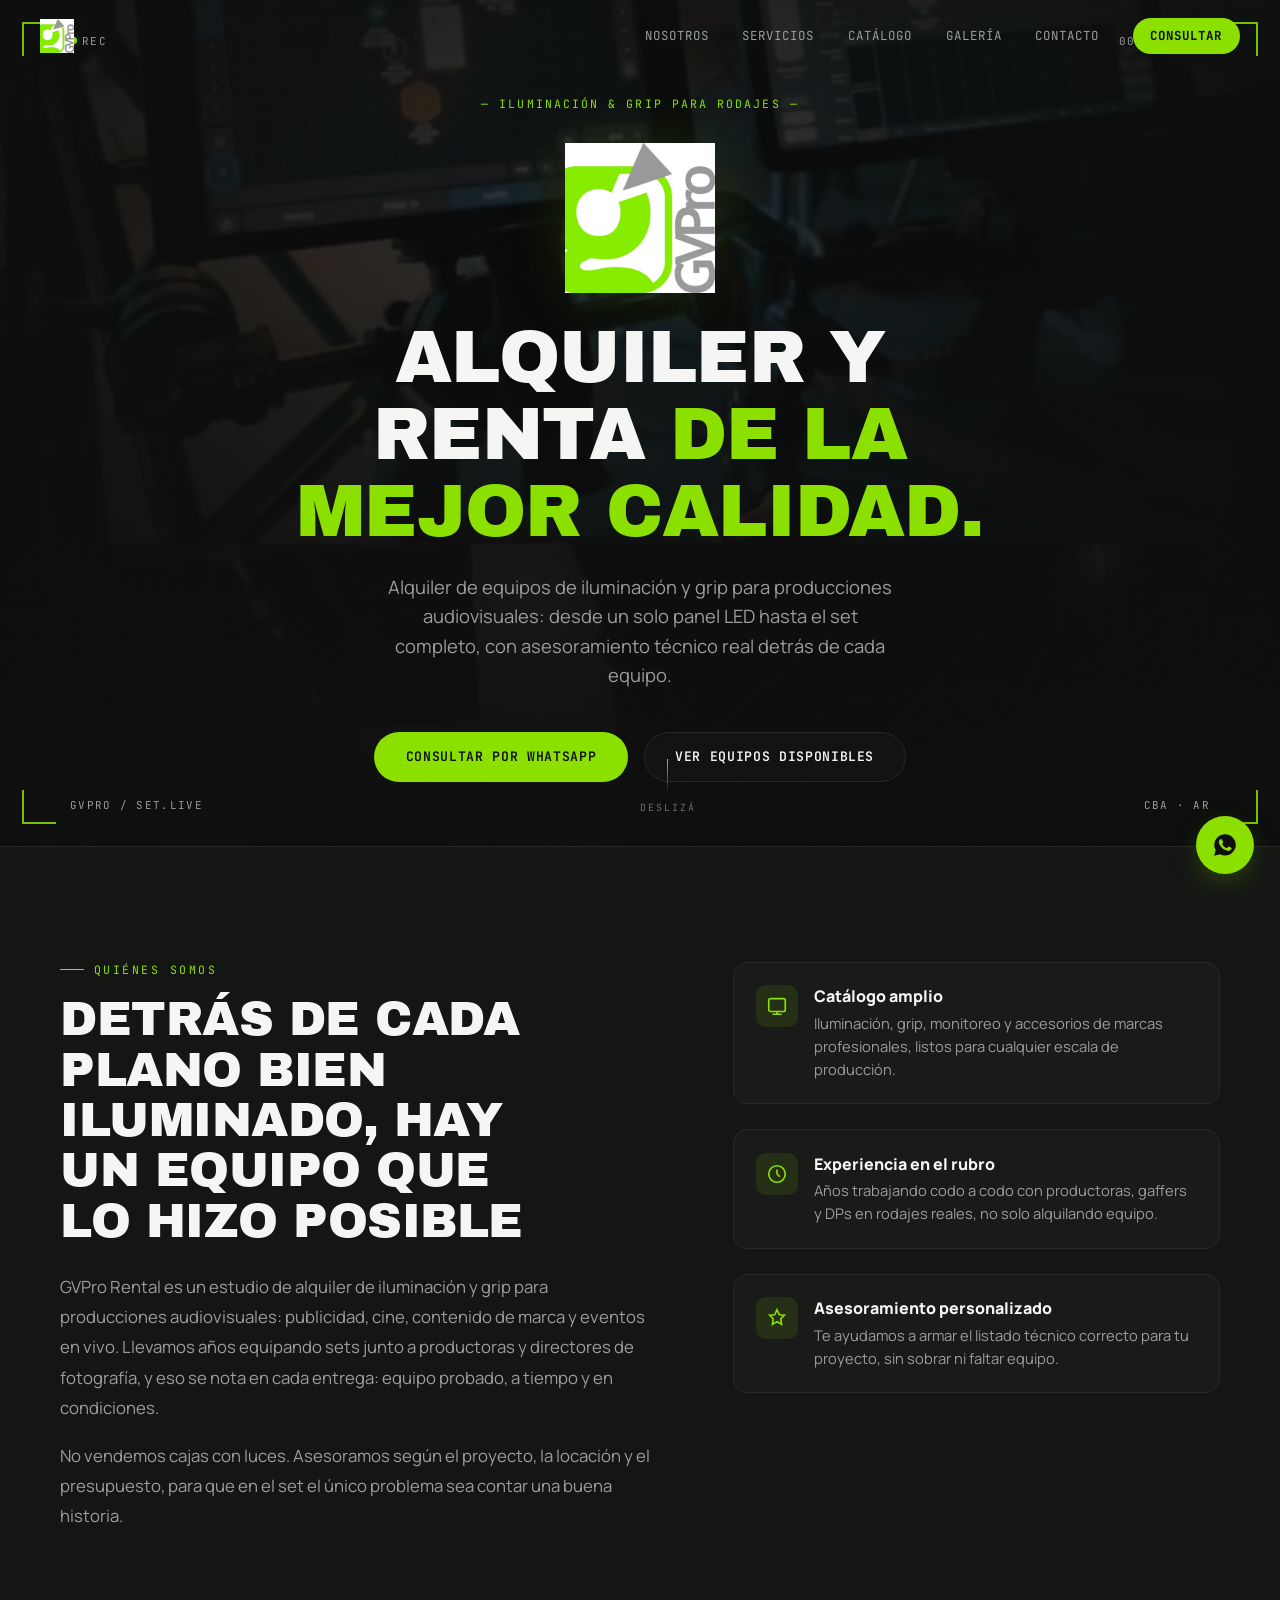
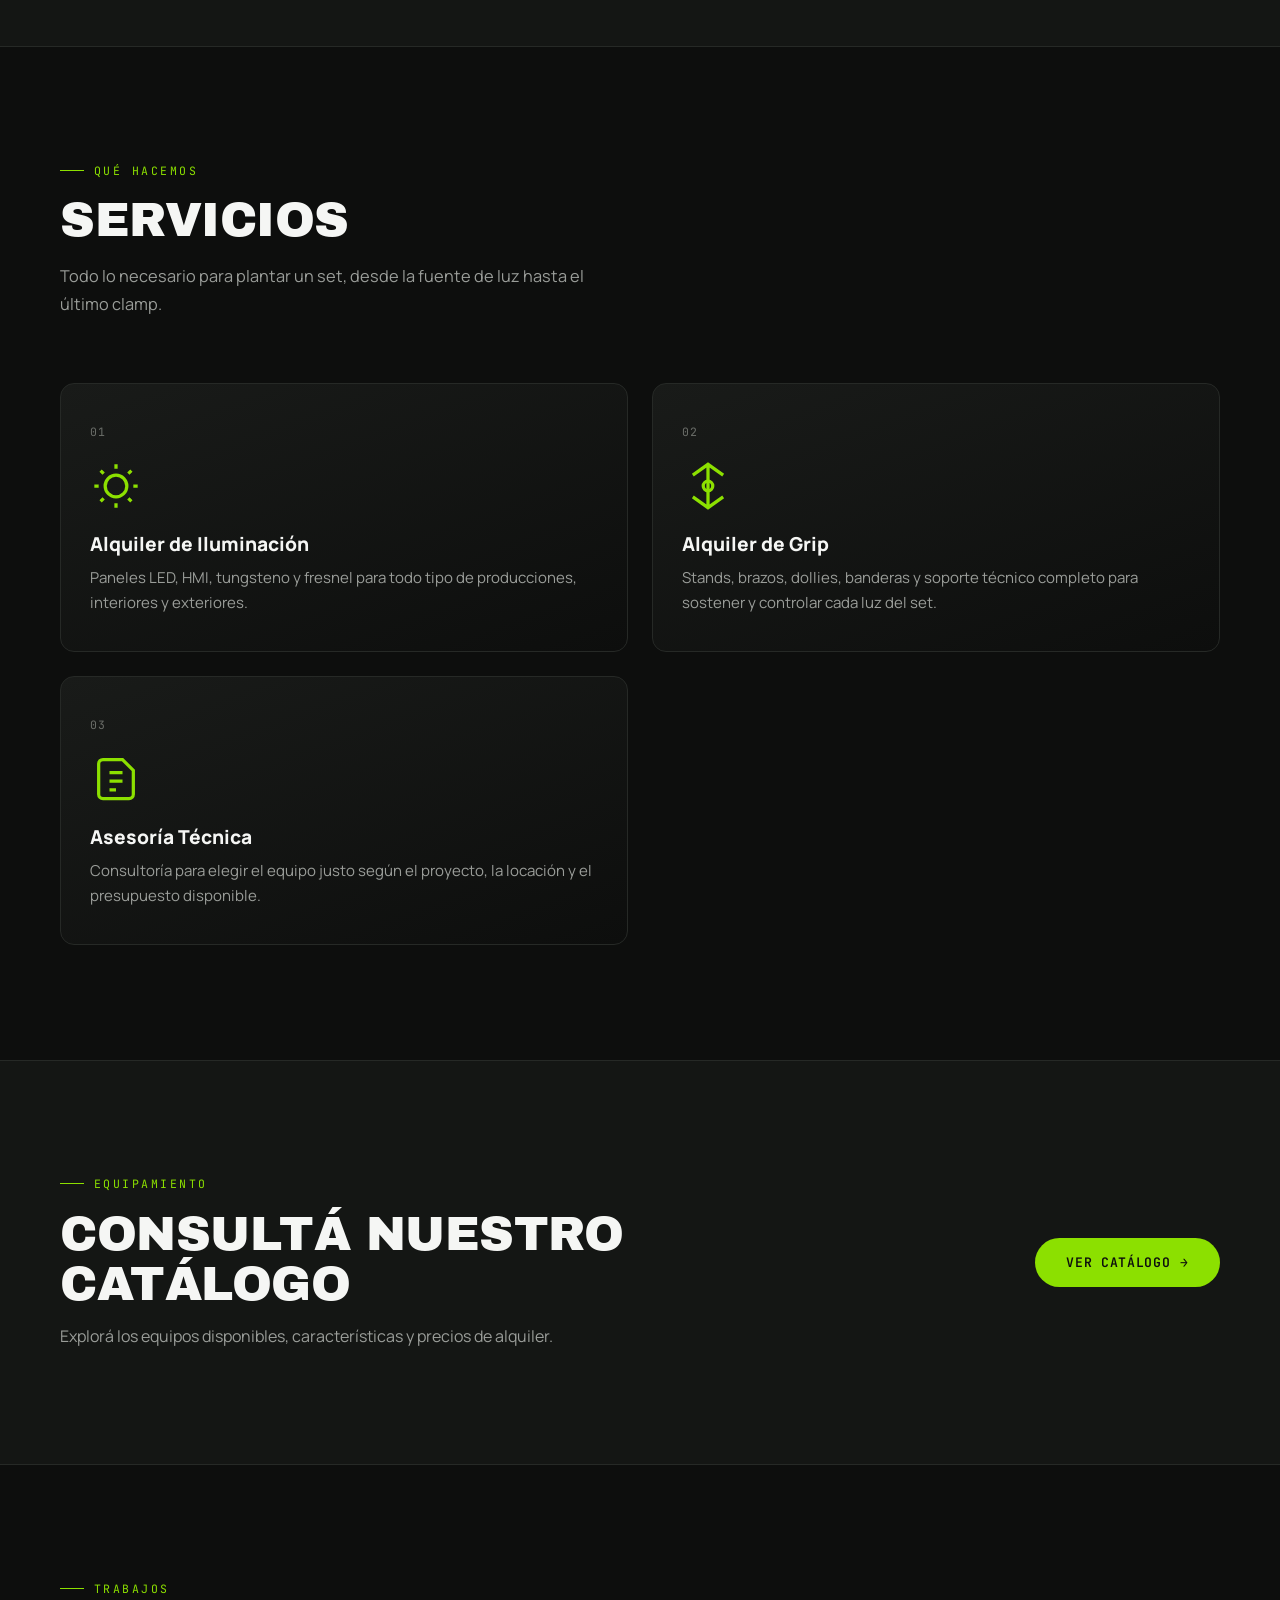
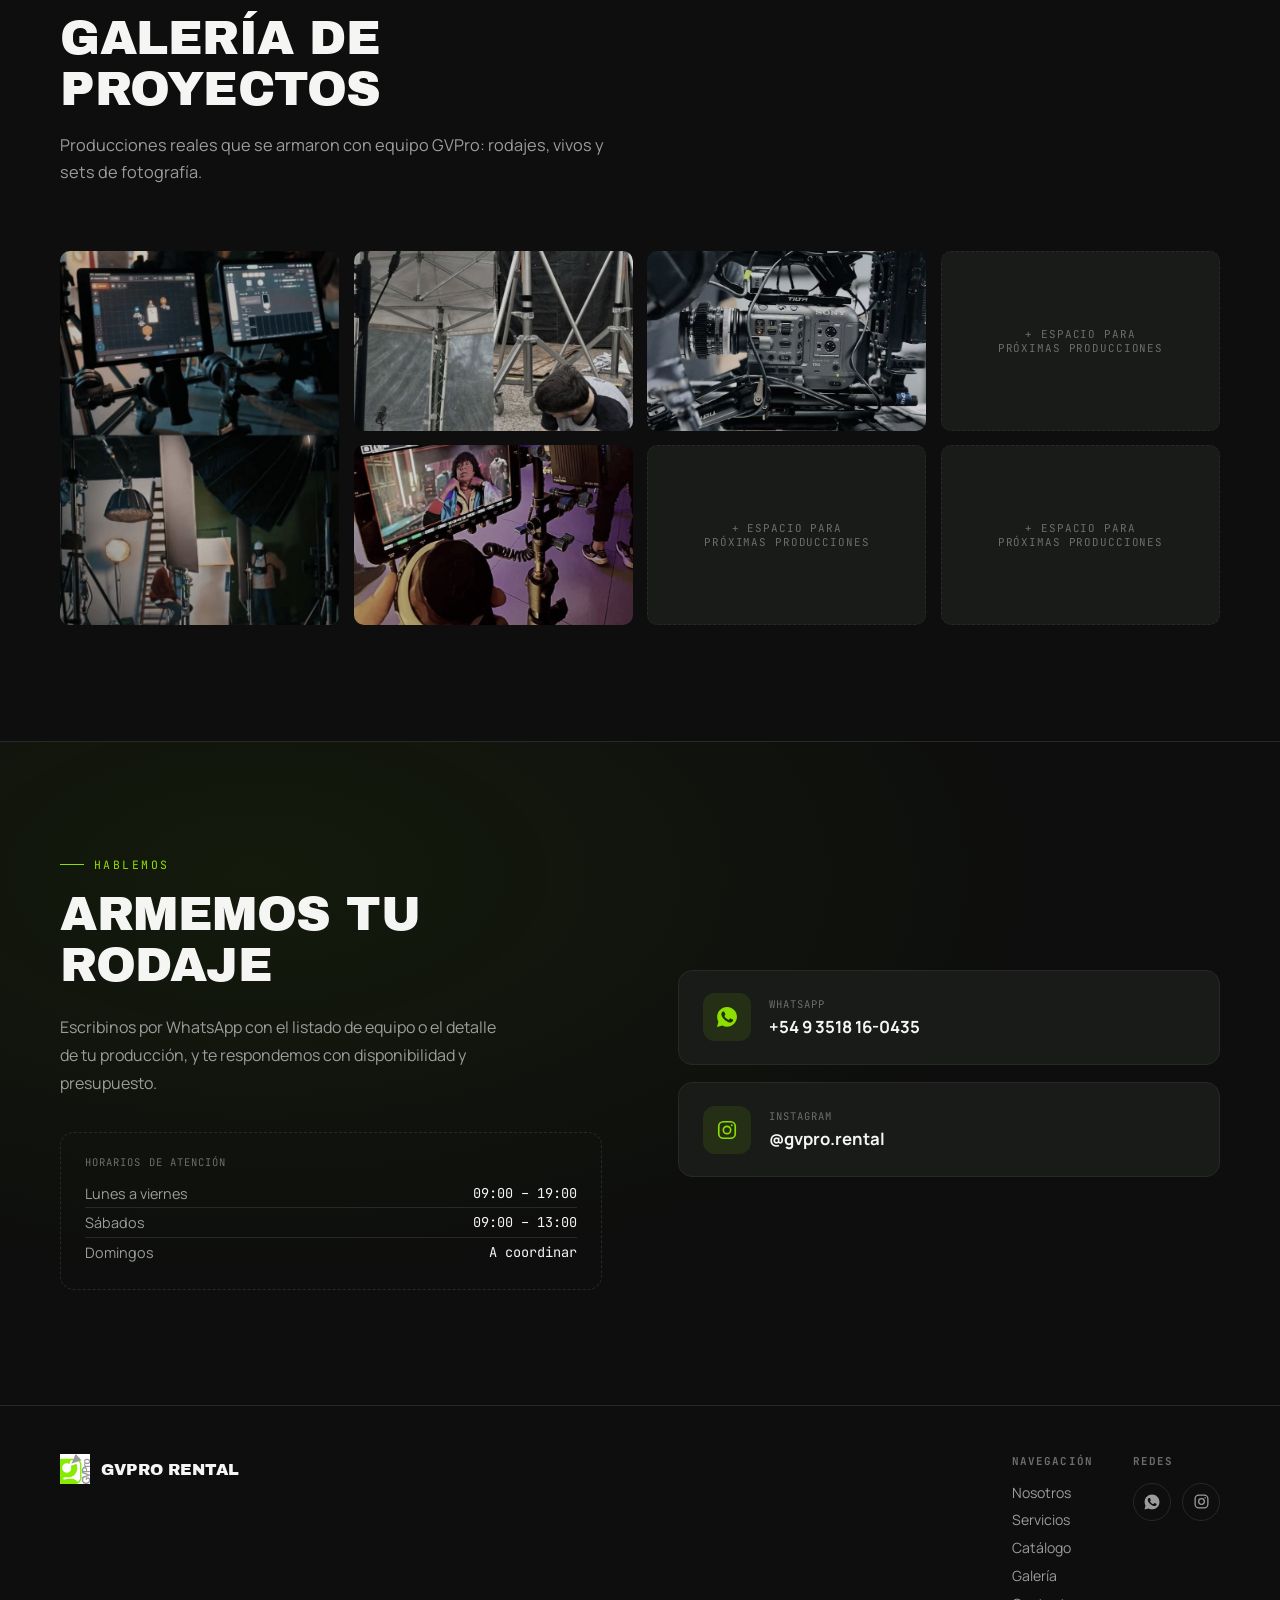
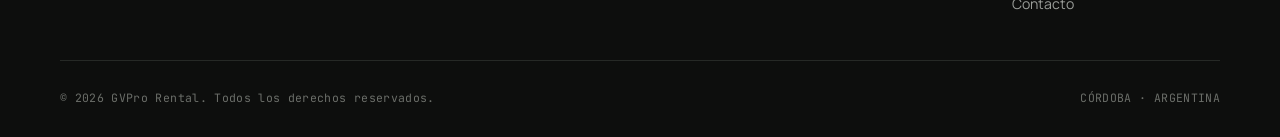
==== index.html @ 70718ac3 "pagina recien subida" ====
<!DOCTYPE html>
<html lang="es">
<head>
<meta charset="UTF-8">
<meta name="viewport" content="width=device-width, initial-scale=1.0">
<title>GVPro Rental — Iluminación y Grip para Rodajes</title>
<meta name="description" content="GVPro Rental — alquiler de equipos de iluminación y grip para producciones audiovisuales.">
<link rel="preconnect" href="https://fonts.googleapis.com">
<link rel="preconnect" href="https://fonts.gstatic.com" crossorigin>
<link href="https://fonts.googleapis.com/css2?family=Archivo+Black&family=Manrope:wght@400;500;600;700;800&family=JetBrains+Mono:wght@400;500;600;700&display=swap" rel="stylesheet">
<link rel="stylesheet" href="styles.css">

</head>
<body>

<header id="siteHeader">
  <a href="#top" class="brand">
    <img src="[data-uri]" alt="GVPro Rental">
  </a>
  <nav class="links">
    <a href="#nosotros">Nosotros</a>
    <a href="#servicios">Servicios</a>
    <a href="catalogo.html">Catálogo</a>
    <a href="#galeria">Galería</a>
    <a href="#contacto">Contacto</a>
    <a href="https://wa.me/5493518160435" target="_blank" rel="noopener" class="nav-cta">
      Consultar
    </a>
  </nav>
  <button class="burger" id="burgerBtn" aria-label="Abrir menú">
    <span></span><span></span><span></span>
  </button>
</header>

<div class="mobile-menu" id="mobileMenu">
  <a href="#nosotros">Nosotros</a>
  <a href="#servicios">Servicios</a>
  <a href="catalogo.html">Catálogo</a>
  <a href="#galeria">Galería</a>
  <a href="#contacto">Contacto</a>
</div>

<section class="hero" id="top">
  <div class="hero-bg" style="background-image:url('[data-uri]');"></div>
  <div class="hero-overlay"></div>
  <div class="hero-grain"></div>
  <div class="hud-frame">
    <div class="hud-corner tl"></div>
    <div class="hud-corner tr"></div>
    <div class="hud-corner bl"></div>
    <div class="hud-corner br"></div>
    <div class="hud-tag" style="top:34px; left:70px;"><span class="dot"></span>REC</div>
    <div class="hud-tag" style="top:34px; right:70px;">00:00:14:22</div>
    <div class="hud-tag" style="bottom:34px; left:70px;">GVPRO / SET.LIVE</div>
    <div class="hud-tag" style="bottom:34px; right:70px;">CBA · AR</div>
  </div>

  <div class="hero-content">
    <div class="hero-timecode mono">— Iluminación &amp; Grip para rodajes —</div>
    <img class="hero-logo" src="[data-uri]" alt="GVPro Rental logo">
    <h1>Alquiler y renta <span class="accent">de la mejor calidad.</span></h1>
    <p class="sub">Alquiler de equipos de iluminación y grip para producciones audiovisuales: desde un solo panel LED hasta el set completo, con asesoramiento técnico real detrás de cada equipo.</p>
    <div class="hero-actions">
      <a href="https://wa.me/5493518160435" target="_blank" rel="noopener" class="btn btn-primary">Consultar por WhatsApp</a>
      <a href="#catalogo" class="btn btn-outline">Ver equipos disponibles</a>
    </div>
  </div>

  <div class="scroll-cue">
    <div class="line"></div>
    <span>Deslizá</span>
  </div>
</section>

<section class="about" id="nosotros">
  <div class="container about-grid">
    <div class="about-text reveal">
      <div class="eyebrow">Quiénes somos</div>
      <h2 class="section-title">Detrás de cada plano bien iluminado, hay un equipo que lo hizo posible</h2>
      <p style="margin-top:1.6rem;">GVPro Rental es un estudio de alquiler de iluminación y grip para producciones audiovisuales: publicidad, cine, contenido de marca y eventos en vivo. Llevamos años equipando sets junto a productoras y directores de fotografía, y eso se nota en cada entrega: equipo probado, a tiempo y en condiciones.</p>
      <p>No vendemos cajas con luces. Asesoramos según el proyecto, la locación y el presupuesto, para que en el set el único problema sea contar una buena historia.</p>
    </div>
    <div class="about-points reveal">
      <div class="about-point">
        <div class="icon">
          <svg width="22" height="22" viewBox="0 0 24 24" fill="none" stroke="currentColor" stroke-width="1.8"><rect x="3" y="4" width="18" height="14" rx="2"/><path d="M7 21h10M12 18v3"/></svg>
        </div>
        <div>
          <h4>Catálogo amplio</h4>
          <p>Iluminación, grip, monitoreo y accesorios de marcas profesionales, listos para cualquier escala de producción.</p>
        </div>
      </div>
      <div class="about-point">
        <div class="icon">
          <svg width="22" height="22" viewBox="0 0 24 24" fill="none" stroke="currentColor" stroke-width="1.8"><circle cx="12" cy="12" r="9"/><path d="M12 7v5l3 3"/></svg>
        </div>
        <div>
          <h4>Experiencia en el rubro</h4>
          <p>Años trabajando codo a codo con productoras, gaffers y DPs en rodajes reales, no solo alquilando equipo.</p>
        </div>
      </div>
      <div class="about-point">
        <div class="icon">
          <svg width="22" height="22" viewBox="0 0 24 24" fill="none" stroke="currentColor" stroke-width="1.8"><path d="M12 3l2.5 5.5L20 9l-4 4 1 6-5-3-5 3 1-6-4-4 5.5-.5z"/></svg>
        </div>
        <div>
          <h4>Asesoramiento personalizado</h4>
          <p>Te ayudamos a armar el listado técnico correcto para tu proyecto, sin sobrar ni faltar equipo.</p>
        </div>
      </div>
    </div>
  </div>
</section>

<section id="servicios">
  <div class="container">
    <div class="section-head reveal">
      <div class="eyebrow">Qué hacemos</div>
      <h2 class="section-title">Servicios</h2>
      <p class="desc">Todo lo necesario para plantar un set, desde la fuente de luz hasta el último clamp.</p>
    </div>
    <div class="services-grid">
      <div class="service-card reveal">
        <span class="num mono">01</span>
        <div class="icon">
          <svg width="52" height="52" viewBox="0 0 24 24" fill="none" stroke="currentColor" stroke-width="1.5"><circle cx="12" cy="12" r="5"/><path d="M12 2v2M12 20v2M4.9 4.9l1.4 1.4M17.7 17.7l1.4 1.4M2 12h2M20 12h2M4.9 19.1l1.4-1.4M17.7 6.3l1.4-1.4"/></svg>
        </div>
        <h3>Alquiler de Iluminación</h3>
        <p>Paneles LED, HMI, tungsteno y fresnel para todo tipo de producciones, interiores y exteriores.</p>
      </div>
      <div class="service-card reveal">
        <span class="num mono">02</span>
        <div class="icon">
          <svg width="52" height="52" viewBox="0 0 24 24" fill="none" stroke="currentColor" stroke-width="1.5"><path d="M12 2v20M5 7l7-5 7 5M5 17l7 5 7-5"/><circle cx="12" cy="12" r="2.2"/></svg>
        </div>
        <h3>Alquiler de Grip</h3>
        <p>Stands, brazos, dollies, banderas y soporte técnico completo para sostener y controlar cada luz del set.</p>
      </div>
      <div class="service-card reveal">
        <span class="num mono">03</span>
        <div class="icon">
          <svg width="52" height="52" viewBox="0 0 24 24" fill="none" stroke="currentColor" stroke-width="1.5"><path d="M4 19V5a2 2 0 0 1 2-2h9l5 5v11a2 2 0 0 1-2 2H6a2 2 0 0 1-2-2z"/><path d="M9 9h6M9 13h6M9 17h3"/></svg>
        </div>
        <h3>Asesoría Técnica</h3>
        <p>Consultoría para elegir el equipo justo según el proyecto, la locación y el presupuesto disponible.</p>
      </div>
    </div>
  </div>
</section>

<section class="catalog-access" id="catalogo">
  <div class="container catalog-access-inner reveal">
    <div>
      <div class="eyebrow">Equipamiento</div>
      <h2 class="section-title">Consultá nuestro catálogo</h2>
      <p>Explorá los equipos disponibles, características y precios de alquiler.</p>
    </div>
    <a href="catalogo.html" class="btn btn-primary">Ver catálogo <span>→</span></a>
  </div>
</section>

<section id="galeria">
  <div class="container">
    <div class="section-head reveal">
      <div class="eyebrow">Trabajos</div>
      <h2 class="section-title">Galería de proyectos</h2>
      <p class="desc">Producciones reales que se armaron con equipo GVPro: rodajes, vivos y sets de fotografía.</p>
    </div>
    <div class="gallery-grid">
      <div class="gallery-item tall reveal" style="background-image:url('[data-uri]')">
        <img src="[data-uri]" alt="Rodaje con monitor de cámara en set">
        <div class="gallery-caption"><span class="g-title">Producción musical</span><span class="g-tag mono">Set / Cámara</span></div>
      </div>
      <div class="gallery-item reveal">
        <img src="[data-uri]" alt="Iluminación y stands en exterior">
        <div class="gallery-caption"><span class="g-title">Evento en vivo</span><span class="g-tag mono">Iluminación</span></div>
      </div>
      <div class="gallery-item reveal">
        <img src="[data-uri]" alt="Control remoto de iluminación en set">
        <div class="gallery-caption"><span class="g-title">Sesión de estudio</span><span class="g-tag mono">Grip / Control</span></div>
      </div>
      <div class="gallery-item empty reveal">
        <span>+ Espacio para<br>próximas producciones</span>
      </div>
      <div class="gallery-item reveal">
        <img src="[data-uri]" alt="Cámara cinematográfica Sony FX6 armada">
        <div class="gallery-caption"><span class="g-title">Rodaje publicitario</span><span class="g-tag mono">Cámara</span></div>
      </div>
      <div class="gallery-item empty reveal">
        <span>+ Espacio para<br>próximas producciones</span>
      </div>
      <div class="gallery-item empty reveal">
        <span>+ Espacio para<br>próximas producciones</span>
      </div>
    </div>
  </div>
</section>

<section class="contact" id="contacto">
  <div class="container contact-grid">
    <div class="reveal">
      <div class="eyebrow">Hablemos</div>
      <h2 class="section-title">Armemos tu rodaje</h2>
      <p style="margin-top:1.4rem; color:var(--grey); line-height:1.75; max-width:44ch;">Escribinos por WhatsApp con el listado de equipo o el detalle de tu producción, y te respondemos con disponibilidad y presupuesto.</p>

      <div class="hours-box" style="margin-top:2.2rem;">
        <div class="label mono">Horarios de atención</div>
        <div class="hours-row"><span>Lunes a viernes</span><span>09:00 – 19:00</span></div>
        <div class="hours-row"><span>Sábados</span><span>09:00 – 13:00</span></div>
        <div class="hours-row"><span>Domingos</span><span>A coordinar</span></div>
      </div>
    </div>

    <div class="reveal">
      <div class="contact-cards">
        <a href="https://wa.me/5493518160435" target="_blank" rel="noopener" class="contact-card">
          <div class="icon">
            <svg width="24" height="24" viewBox="0 0 24 24" fill="currentColor"><path d="M12.04 2C6.58 2 2.13 6.45 2.13 11.91c0 1.75.46 3.39 1.26 4.81L2 22l5.42-1.42a9.9 9.9 0 0 0 4.62 1.18h.01c5.46 0 9.91-4.45 9.91-9.91C21.96 6.45 17.5 2 12.04 2zm5.76 14.02c-.24.68-1.4 1.31-1.93 1.36-.5.05-1.02.24-3.44-.72-2.9-1.15-4.76-4.11-4.9-4.3-.14-.19-1.18-1.57-1.18-3 0-1.43.75-2.13 1.02-2.42.27-.29.58-.36.78-.36.19 0 .39 0 .56.01.18.01.42-.07.66.5.24.58.83 2 .9 2.15.07.14.12.31.02.5-.1.19-.15.31-.29.48-.15.17-.3.38-.44.51-.15.14-.3.29-.13.57.17.29.75 1.24 1.62 2.01 1.11.99 2.05 1.3 2.33 1.44.29.14.46.12.63-.07.17-.19.72-.84.92-1.13.19-.29.38-.24.63-.14.26.1 1.65.78 1.93.92.29.14.48.21.55.33.07.12.07.71-.17 1.39z"/></svg>
          </div>
          <div class="info">
            <div class="label">WhatsApp</div>
            <div class="value">+54 9 3518 16-0435</div>
          </div>
        </a>
        <a href="https://www.instagram.com/gvpro.rental/" target="_blank" rel="noopener" class="contact-card">
          <div class="icon">
            <svg width="22" height="22" viewBox="0 0 24 24" fill="none" stroke="currentColor" stroke-width="1.8"><rect x="3" y="3" width="18" height="18" rx="5"/><circle cx="12" cy="12" r="4"/><circle cx="17.2" cy="6.8" r="1" fill="currentColor" stroke="none"/></svg>
          </div>
          <div class="info">
            <div class="label">Instagram</div>
            <div class="value">@gvpro.rental</div>
          </div>
        </a>
      </div>
    </div>
  </div>
</section>

<footer>
  <div class="container">
    <div class="footer-top">
      <div class="footer-brand">
        <img src="[data-uri]" alt="GVPro Rental">
        <span>GVPRO RENTAL</span>
      </div>
      <div class="footer-links">
        <div class="footer-col">
          <h5>Navegación</h5>
          <a href="#nosotros">Nosotros</a>
          <a href="#servicios">Servicios</a>
          <a href="catalogo.html">Catálogo</a>
          <a href="#galeria">Galería</a>
          <a href="#contacto">Contacto</a>
        </div>
        <div class="footer-col">
          <h5>Redes</h5>
          <div class="footer-social">
            <a href="https://wa.me/5493518160435" target="_blank" rel="noopener" aria-label="WhatsApp">
              <svg width="18" height="18" viewBox="0 0 24 24" fill="currentColor"><path d="M12.04 2C6.58 2 2.13 6.45 2.13 11.91c0 1.75.46 3.39 1.26 4.81L2 22l5.42-1.42a9.9 9.9 0 0 0 4.62 1.18h.01c5.46 0 9.91-4.45 9.91-9.91C21.96 6.45 17.5 2 12.04 2zm5.76 14.02c-.24.68-1.4 1.31-1.93 1.36-.5.05-1.02.24-3.44-.72-2.9-1.15-4.76-4.11-4.9-4.3-.14-.19-1.18-1.57-1.18-3 0-1.43.75-2.13 1.02-2.42.27-.29.58-.36.78-.36.19 0 .39 0 .56.01.18.01.42-.07.66.5.24.58.83 2 .9 2.15.07.14.12.31.02.5-.1.19-.15.31-.29.48-.15.17-.3.38-.44.51-.15.14-.3.29-.13.57.17.29.75 1.24 1.62 2.01 1.11.99 2.05 1.3 2.33 1.44.29.14.46.12.63-.07.17-.19.72-.84.92-1.13.19-.29.38-.24.63-.14.26.1 1.65.78 1.93.92.29.14.48.21.55.33.07.12.07.71-.17 1.39z"/></svg>
            </a>
            <a href="https://www.instagram.com/gvpro.rental/" target="_blank" rel="noopener" aria-label="Instagram">
              <svg width="17" height="17" viewBox="0 0 24 24" fill="none" stroke="currentColor" stroke-width="1.8"><rect x="3" y="3" width="18" height="18" rx="5"/><circle cx="12" cy="12" r="4"/><circle cx="17.2" cy="6.8" r="1" fill="currentColor" stroke="none"/></svg>
            </a>
          </div>
        </div>
      </div>
    </div>
    <div class="footer-bottom">
      <p>© 2026 GVPro Rental. Todos los derechos reservados.</p>
      <p class="mono">CÓRDOBA · ARGENTINA</p>
    </div>
  </div>
</footer>

<a href="https://wa.me/5493518160435" target="_blank" rel="noopener" class="float-wa" aria-label="Escribinos por WhatsApp">
  <svg width="26" height="26" viewBox="0 0 24 24" fill="currentColor"><path d="M12.04 2C6.58 2 2.13 6.45 2.13 11.91c0 1.75.46 3.39 1.26 4.81L2 22l5.42-1.42a9.9 9.9 0 0 0 4.62 1.18h.01c5.46 0 9.91-4.45 9.91-9.91C21.96 6.45 17.5 2 12.04 2zm5.76 14.02c-.24.68-1.4 1.31-1.93 1.36-.5.05-1.02.24-3.44-.72-2.9-1.15-4.76-4.11-4.9-4.3-.14-.19-1.18-1.57-1.18-3 0-1.43.75-2.13 1.02-2.42.27-.29.58-.36.78-.36.19 0 .39 0 .56.01.18.01.42-.07.66.5.24.58.83 2 .9 2.15.07.14.12.31.02.5-.1.19-.15.31-.29.48-.15.17-.3.38-.44.51-.15.14-.3.29-.13.57.17.29.75 1.24 1.62 2.01 1.11.99 2.05 1.3 2.33 1.44.29.14.46.12.63-.07.17-.19.72-.84.92-1.13.19-.29.38-.24.63-.14.26.1 1.65.78 1.93.92.29.14.48.21.55.33.07.12.07.71-.17 1.39z"/></svg>
</a>

<script src="main.js" defer></script>


</body>
</html>
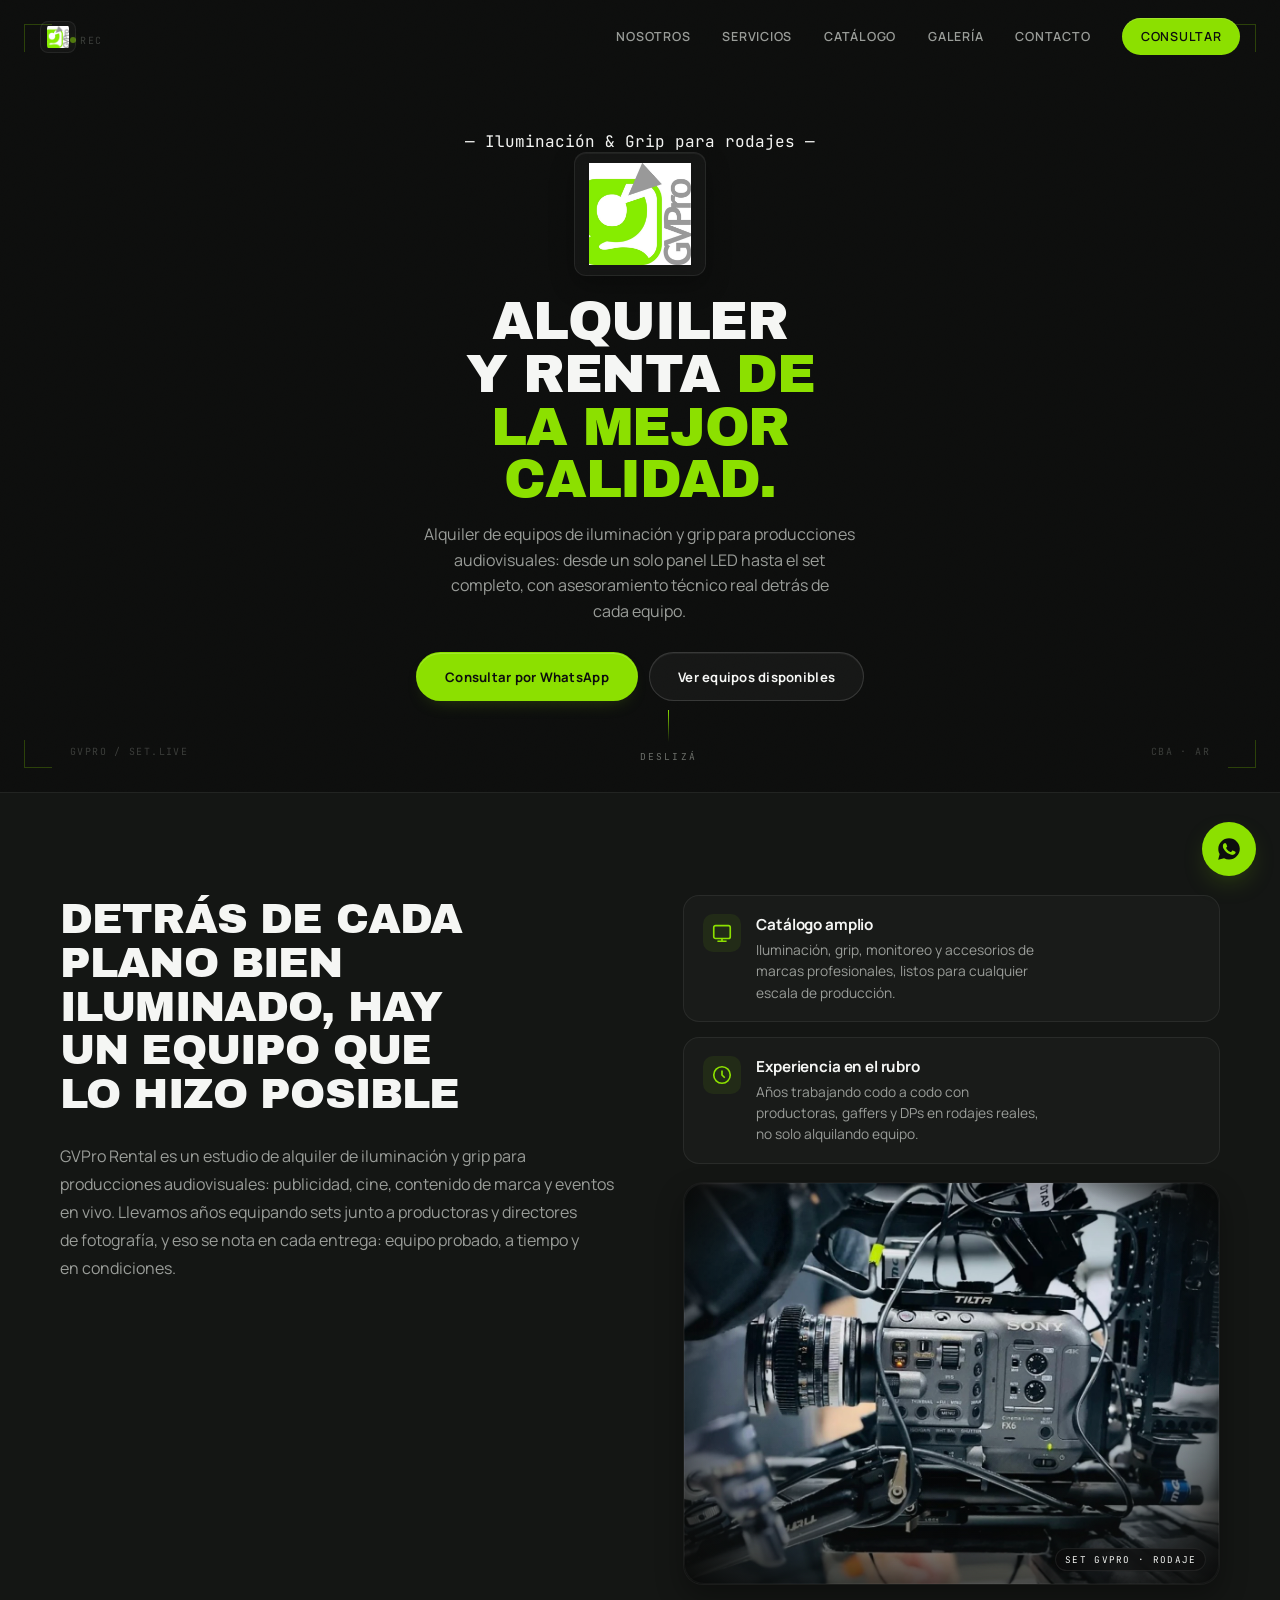
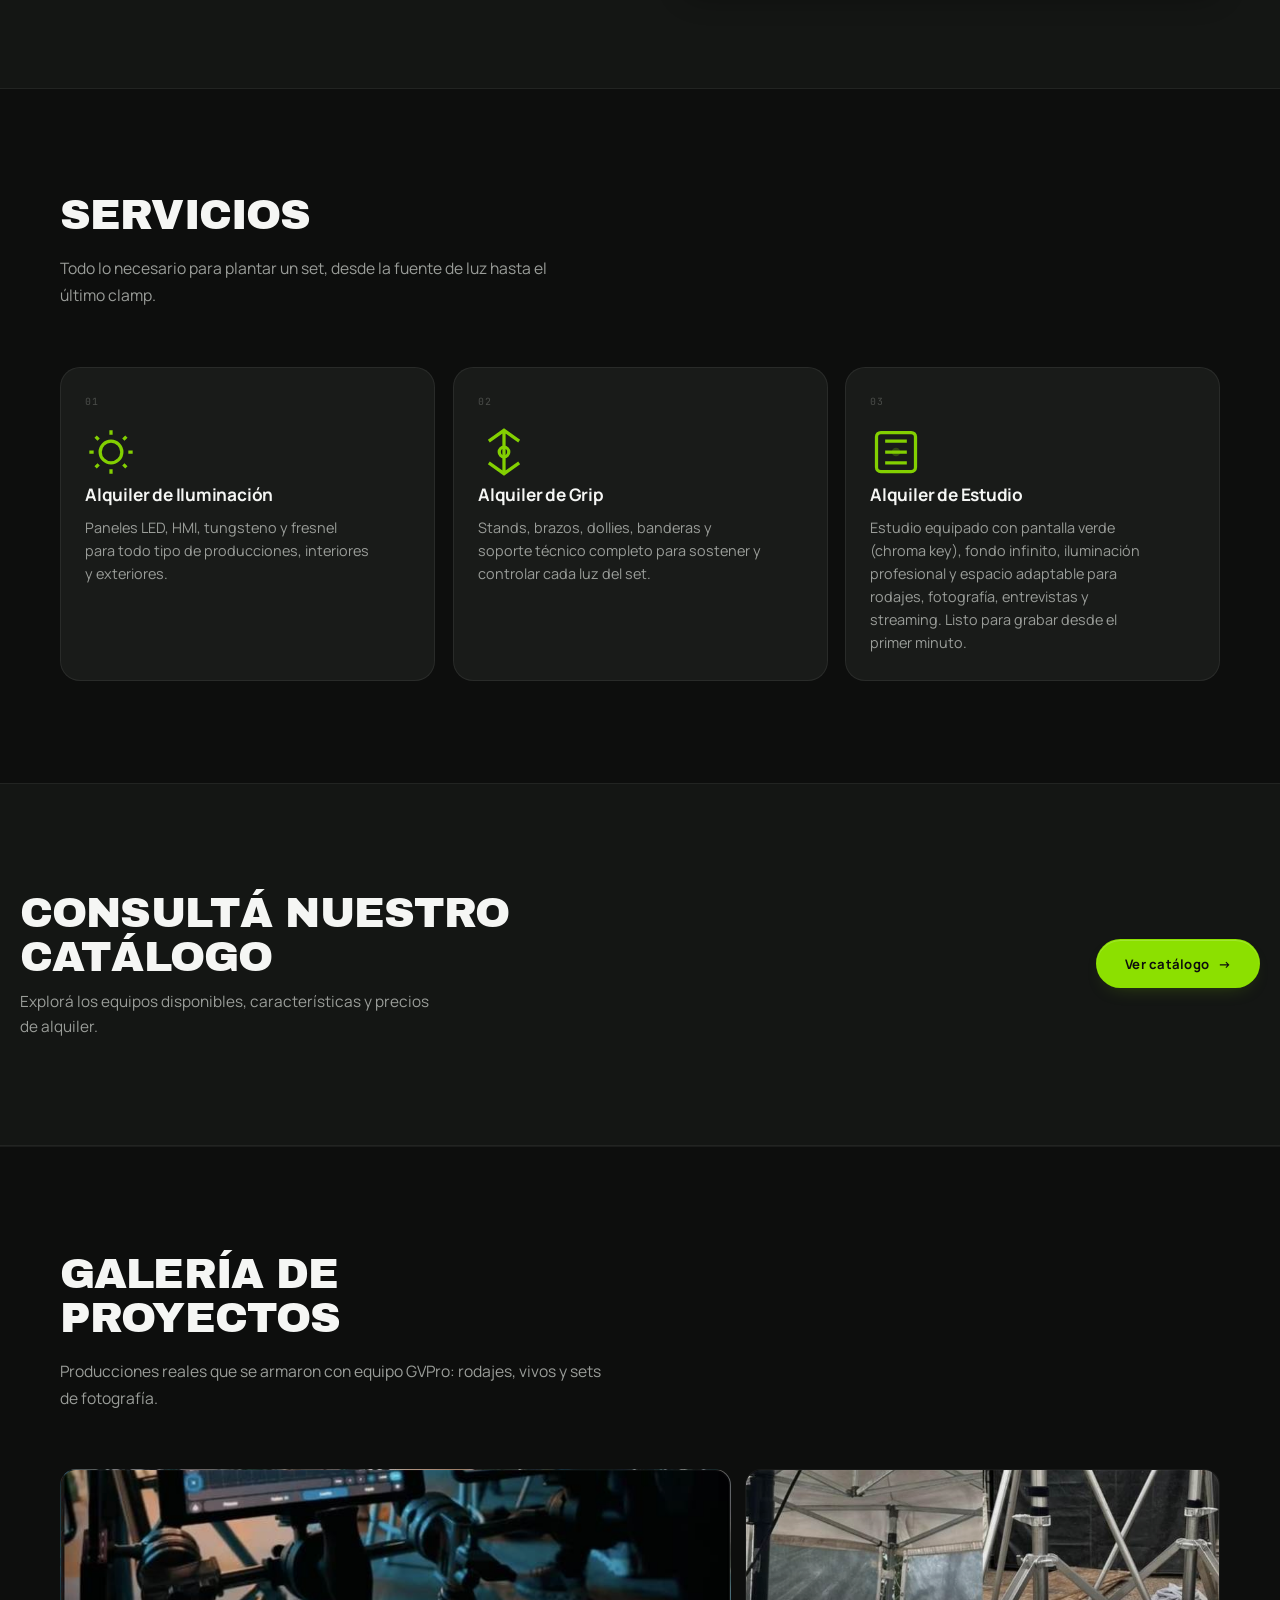
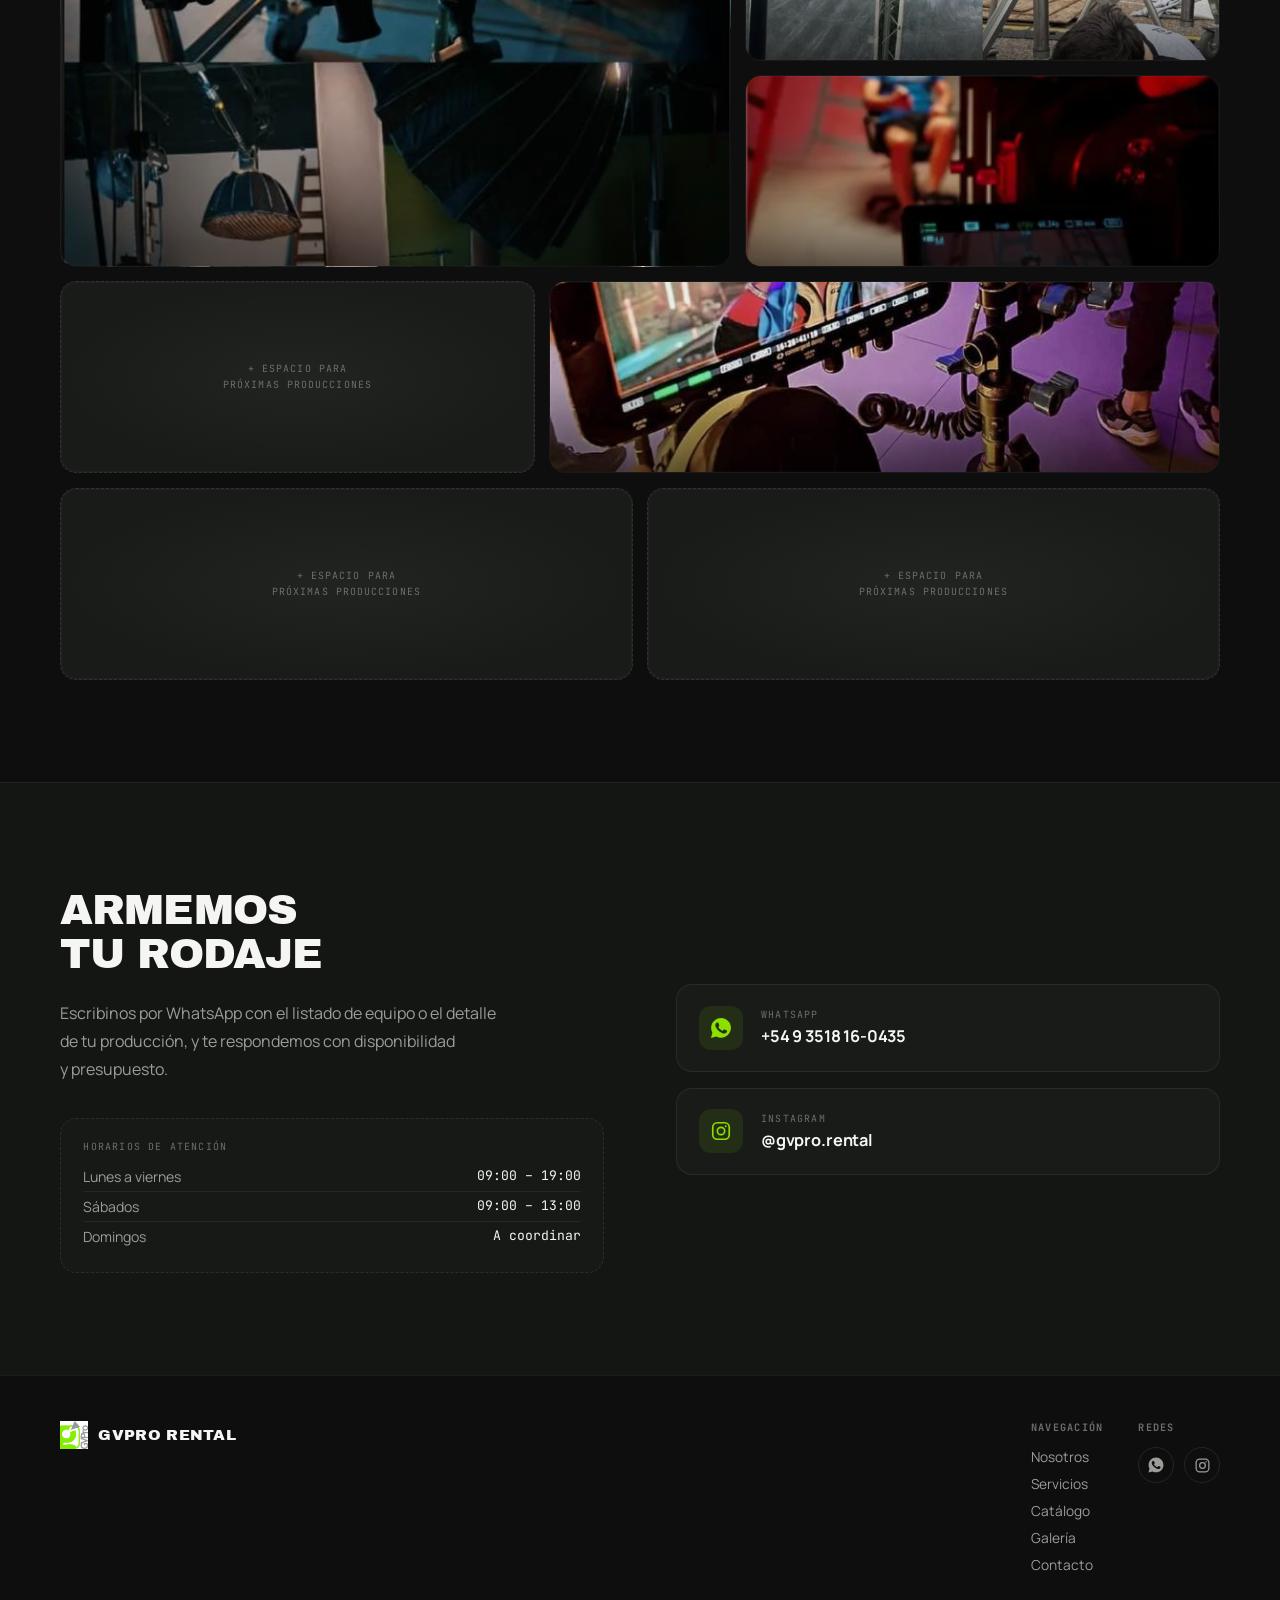
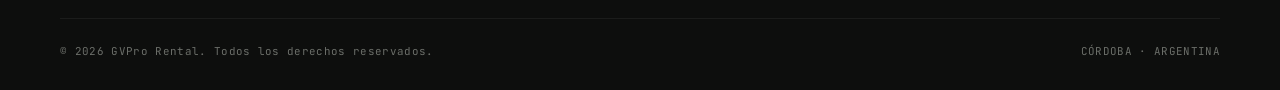
==== commit 30a78c84: "la base de la pagina con animaciones y estetica en general" ====
--- a/index.html
+++ b/index.html
@@ -41,7 +41,7 @@
 </div>
 
 <section class="hero" id="top">
-  <div class="hero-bg" style="background-image:url('[data-uri]');"></div>
+  <div class="hero-bg" style="background-image:url('https://images.unsplash.com/photo-1485846234645-a62644f84728?w=1600&q=80&auto=format&fit=crop')"></div>
   <div class="hero-overlay"></div>
   <div class="hero-grain"></div>
   <div class="hud-frame">
@@ -57,7 +57,7 @@
 
   <div class="hero-content">
     <div class="hero-timecode mono">— Iluminación &amp; Grip para rodajes —</div>
-    <img class="hero-logo" src="[data-uri]" alt="GVPro Rental logo">
+    <img class="hero-logo" src="[data-uri]" alt="GVPro Rental">
     <h1>Alquiler y renta <span class="accent">de la mejor calidad.</span></h1>
     <p class="sub">Alquiler de equipos de iluminación y grip para producciones audiovisuales: desde un solo panel LED hasta el set completo, con asesoramiento técnico real detrás de cada equipo.</p>
     <div class="hero-actions">
@@ -78,35 +78,31 @@
       <div class="eyebrow">Quiénes somos</div>
       <h2 class="section-title">Detrás de cada plano bien iluminado, hay un equipo que lo hizo posible</h2>
       <p style="margin-top:1.6rem;">GVPro Rental es un estudio de alquiler de iluminación y grip para producciones audiovisuales: publicidad, cine, contenido de marca y eventos en vivo. Llevamos años equipando sets junto a productoras y directores de fotografía, y eso se nota en cada entrega: equipo probado, a tiempo y en condiciones.</p>
-      <p>No vendemos cajas con luces. Asesoramos según el proyecto, la locación y el presupuesto, para que en el set el único problema sea contar una buena historia.</p>
-    </div>
-    <div class="about-points reveal">
-      <div class="about-point">
-        <div class="icon">
-          <svg width="22" height="22" viewBox="0 0 24 24" fill="none" stroke="currentColor" stroke-width="1.8"><rect x="3" y="4" width="18" height="14" rx="2"/><path d="M7 21h10M12 18v3"/></svg>
-        </div>
-        <div>
-          <h4>Catálogo amplio</h4>
-          <p>Iluminación, grip, monitoreo y accesorios de marcas profesionales, listos para cualquier escala de producción.</p>
-        </div>
-      </div>
-      <div class="about-point">
-        <div class="icon">
-          <svg width="22" height="22" viewBox="0 0 24 24" fill="none" stroke="currentColor" stroke-width="1.8"><circle cx="12" cy="12" r="9"/><path d="M12 7v5l3 3"/></svg>
-        </div>
-        <div>
-          <h4>Experiencia en el rubro</h4>
-          <p>Años trabajando codo a codo con productoras, gaffers y DPs en rodajes reales, no solo alquilando equipo.</p>
-        </div>
-      </div>
-      <div class="about-point">
-        <div class="icon">
-          <svg width="22" height="22" viewBox="0 0 24 24" fill="none" stroke="currentColor" stroke-width="1.8"><path d="M12 3l2.5 5.5L20 9l-4 4 1 6-5-3-5 3 1-6-4-4 5.5-.5z"/></svg>
-        </div>
-        <div>
-          <h4>Asesoramiento personalizado</h4>
-          <p>Te ayudamos a armar el listado técnico correcto para tu proyecto, sin sobrar ni faltar equipo.</p>
-        </div>
+    </div>
+    <div class="about-visual reveal">
+      <div class="about-points">
+        <div class="about-point">
+          <div class="icon">
+            <svg width="22" height="22" viewBox="0 0 24 24" fill="none" stroke="currentColor" stroke-width="1.8"><rect x="3" y="4" width="18" height="14" rx="2"/><path d="M7 21h10M12 18v3"/></svg>
+          </div>
+          <div>
+            <h4>Catálogo amplio</h4>
+            <p>Iluminación, grip, monitoreo y accesorios de marcas profesionales, listos para cualquier escala de producción.</p>
+          </div>
+        </div>
+        <div class="about-point">
+          <div class="icon">
+            <svg width="22" height="22" viewBox="0 0 24 24" fill="none" stroke="currentColor" stroke-width="1.8"><circle cx="12" cy="12" r="9"/><path d="M12 7v5l3 3"/></svg>
+          </div>
+          <div>
+            <h4>Experiencia en el rubro</h4>
+            <p>Años trabajando codo a codo con productoras, gaffers y DPs en rodajes reales, no solo alquilando equipo.</p>
+          </div>
+        </div>
+      </div>
+      <div class="about-media">
+        <img src="detras-plano.jpg" alt="Set GVPro Rental - monitor de camara en rodaje con luz roja" loading="lazy">
+        <div class="about-media-caption mono">Set GVPro · Rodaje</div>
       </div>
     </div>
   </div>
@@ -139,10 +135,10 @@
       <div class="service-card reveal">
         <span class="num mono">03</span>
         <div class="icon">
-          <svg width="52" height="52" viewBox="0 0 24 24" fill="none" stroke="currentColor" stroke-width="1.5"><path d="M4 19V5a2 2 0 0 1 2-2h9l5 5v11a2 2 0 0 1-2 2H6a2 2 0 0 1-2-2z"/><path d="M9 9h6M9 13h6M9 17h3"/></svg>
-        </div>
-        <h3>Asesoría Técnica</h3>
-        <p>Consultoría para elegir el equipo justo según el proyecto, la locación y el presupuesto disponible.</p>
+          <svg width="52" height="52" viewBox="0 0 24 24" fill="none" stroke="currentColor" stroke-width="1.5"><rect x="3" y="3" width="18" height="18" rx="2"/><path d="M7 7h10M7 12h10M7 17h10"/><circle cx="12" cy="12" r="2" fill="currentColor" stroke="none" opacity=".25"/></svg>
+        </div>
+        <h3>Alquiler de Estudio</h3>
+        <p>Estudio equipado con pantalla verde (chroma key), fondo infinito, iluminación profesional y espacio adaptable para rodajes, fotografía, entrevistas y streaming. Listo para grabar desde el primer minuto.</p>
       </div>
     </div>
   </div>
@@ -176,7 +172,7 @@
         <div class="gallery-caption"><span class="g-title">Evento en vivo</span><span class="g-tag mono">Iluminación</span></div>
       </div>
       <div class="gallery-item reveal">
-        <img src="[data-uri]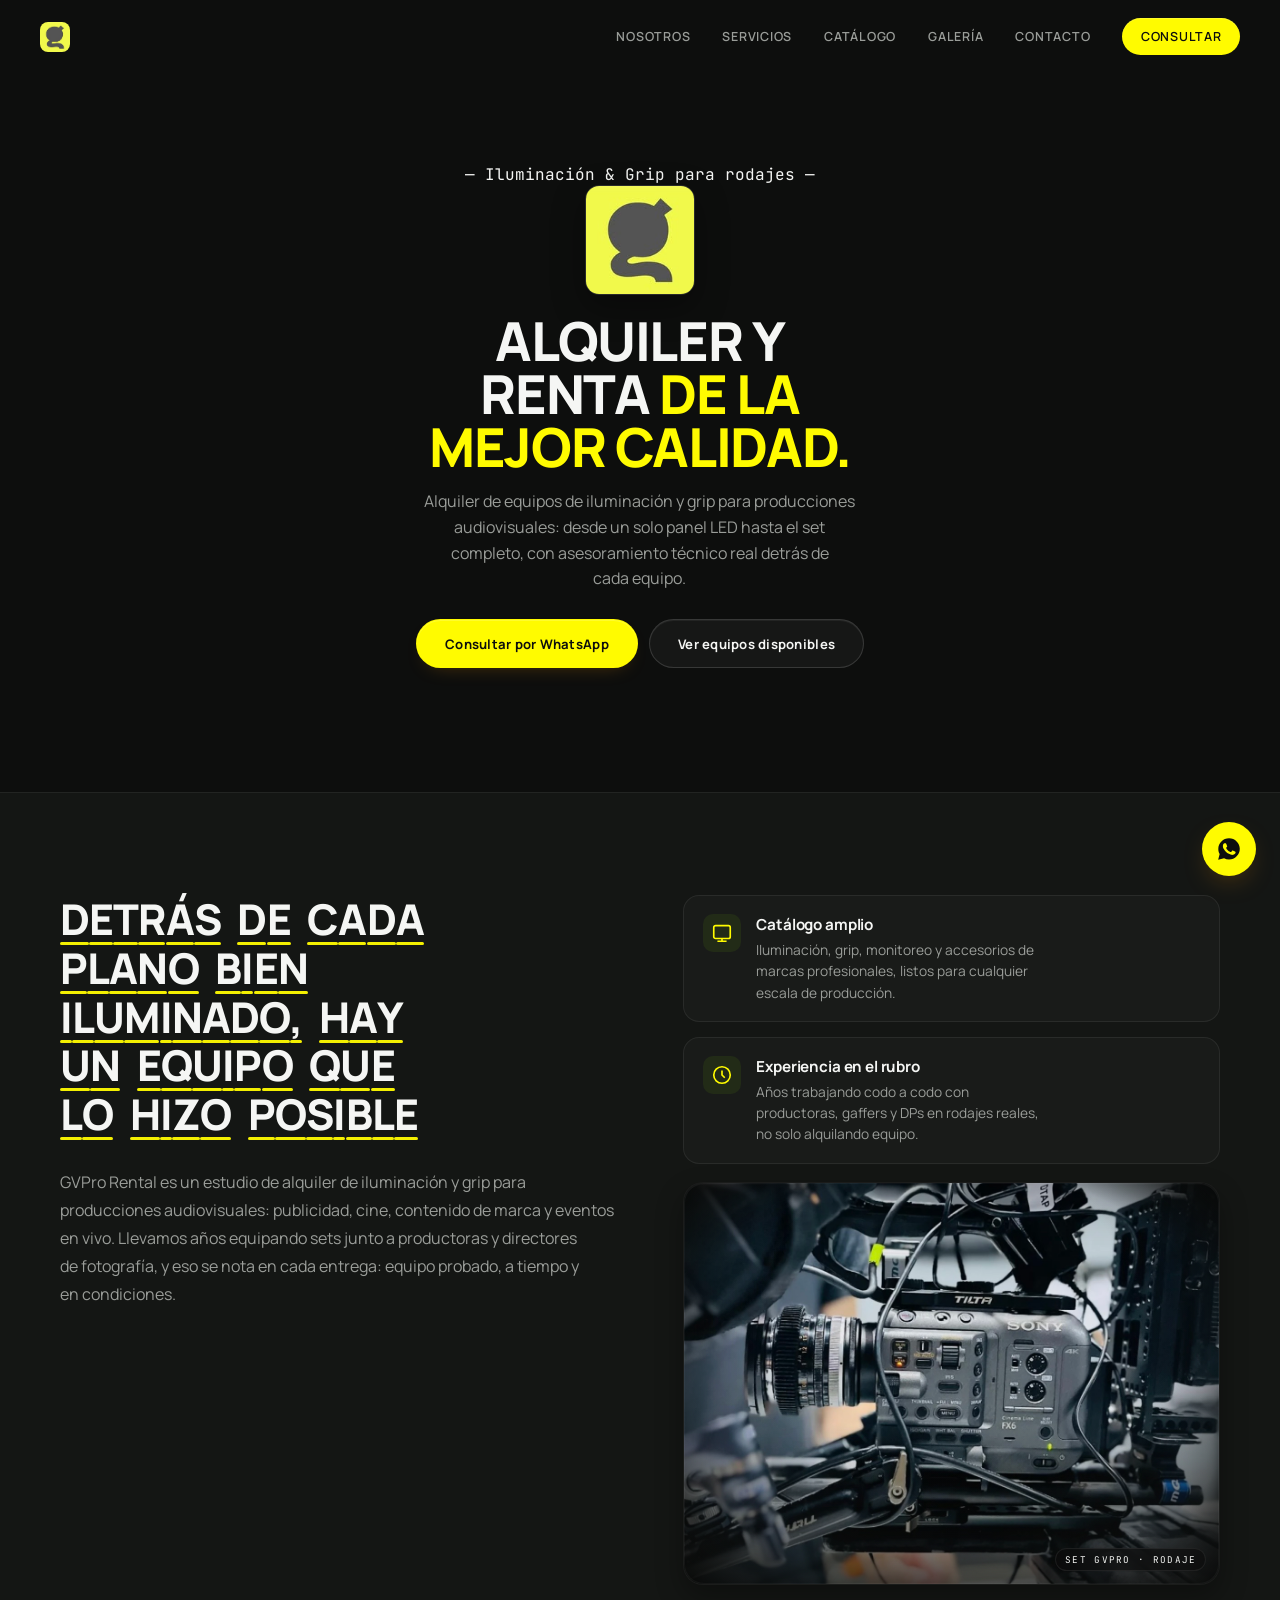
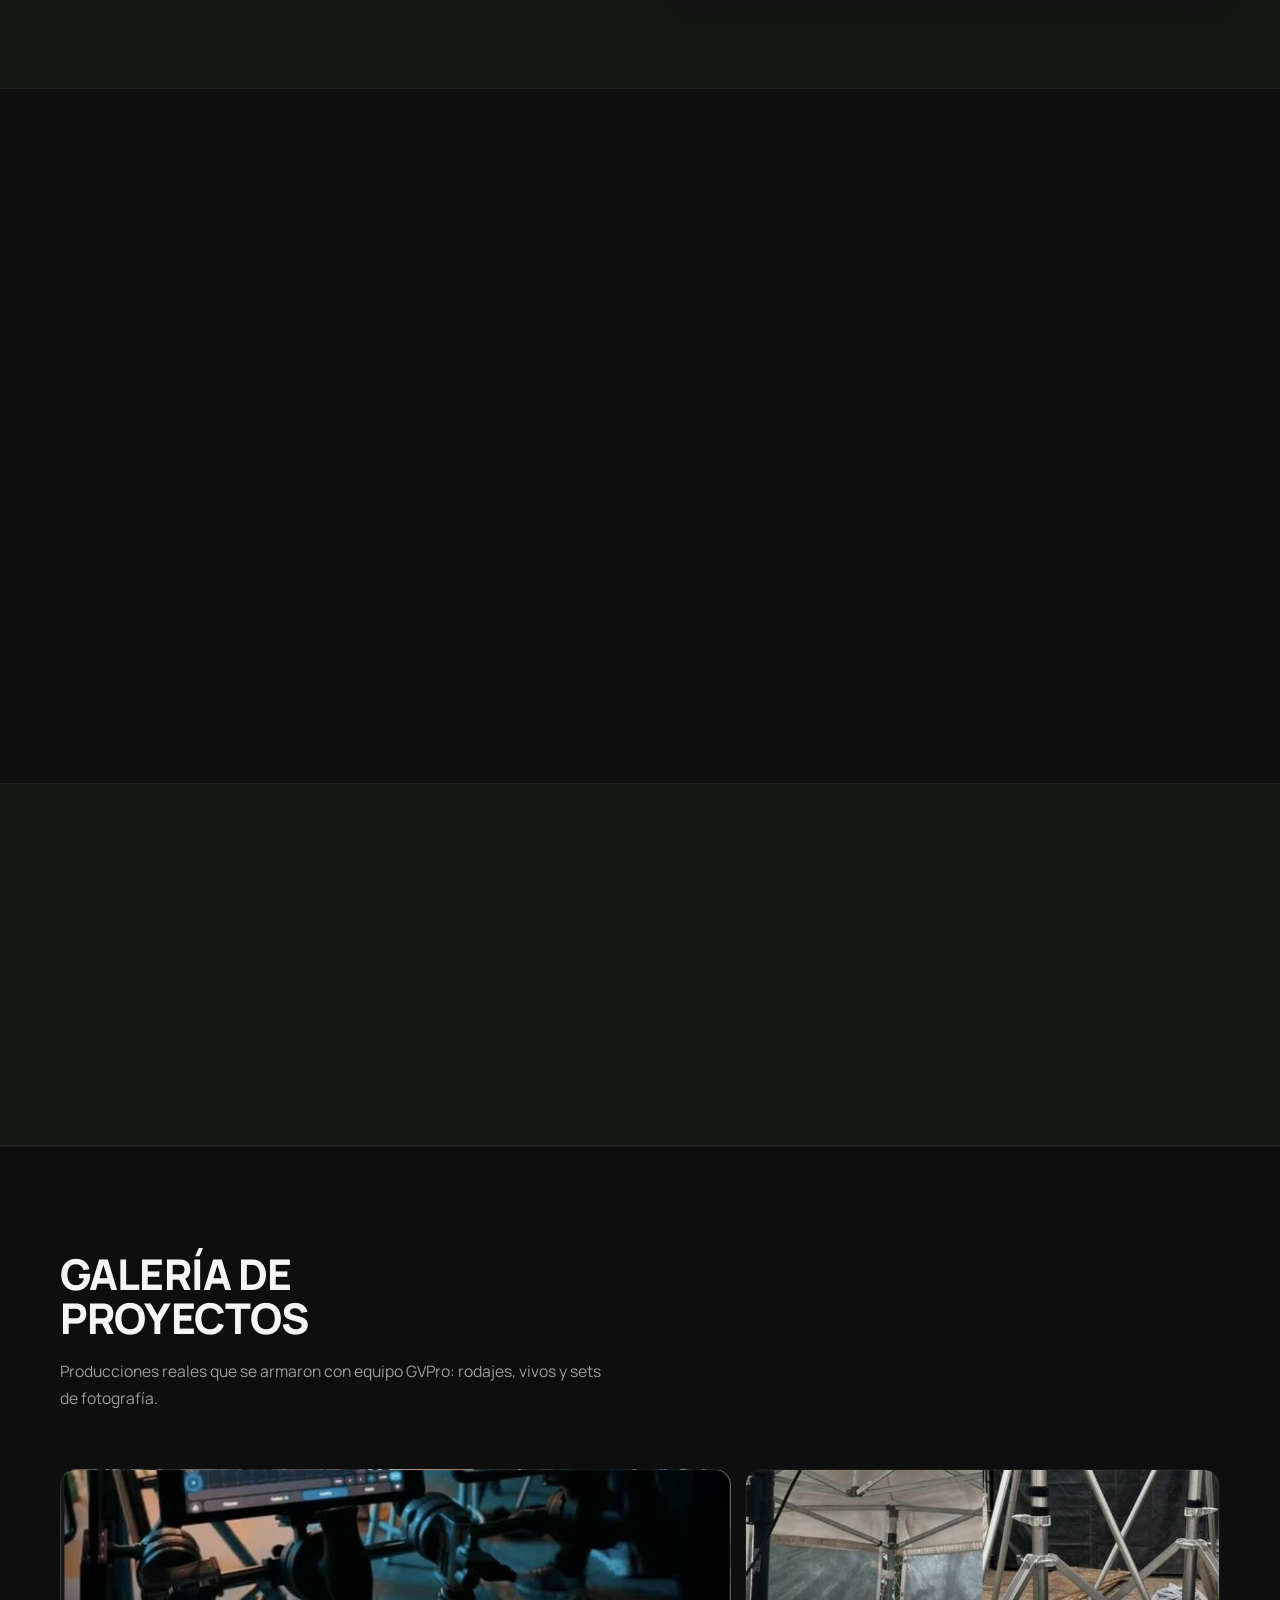
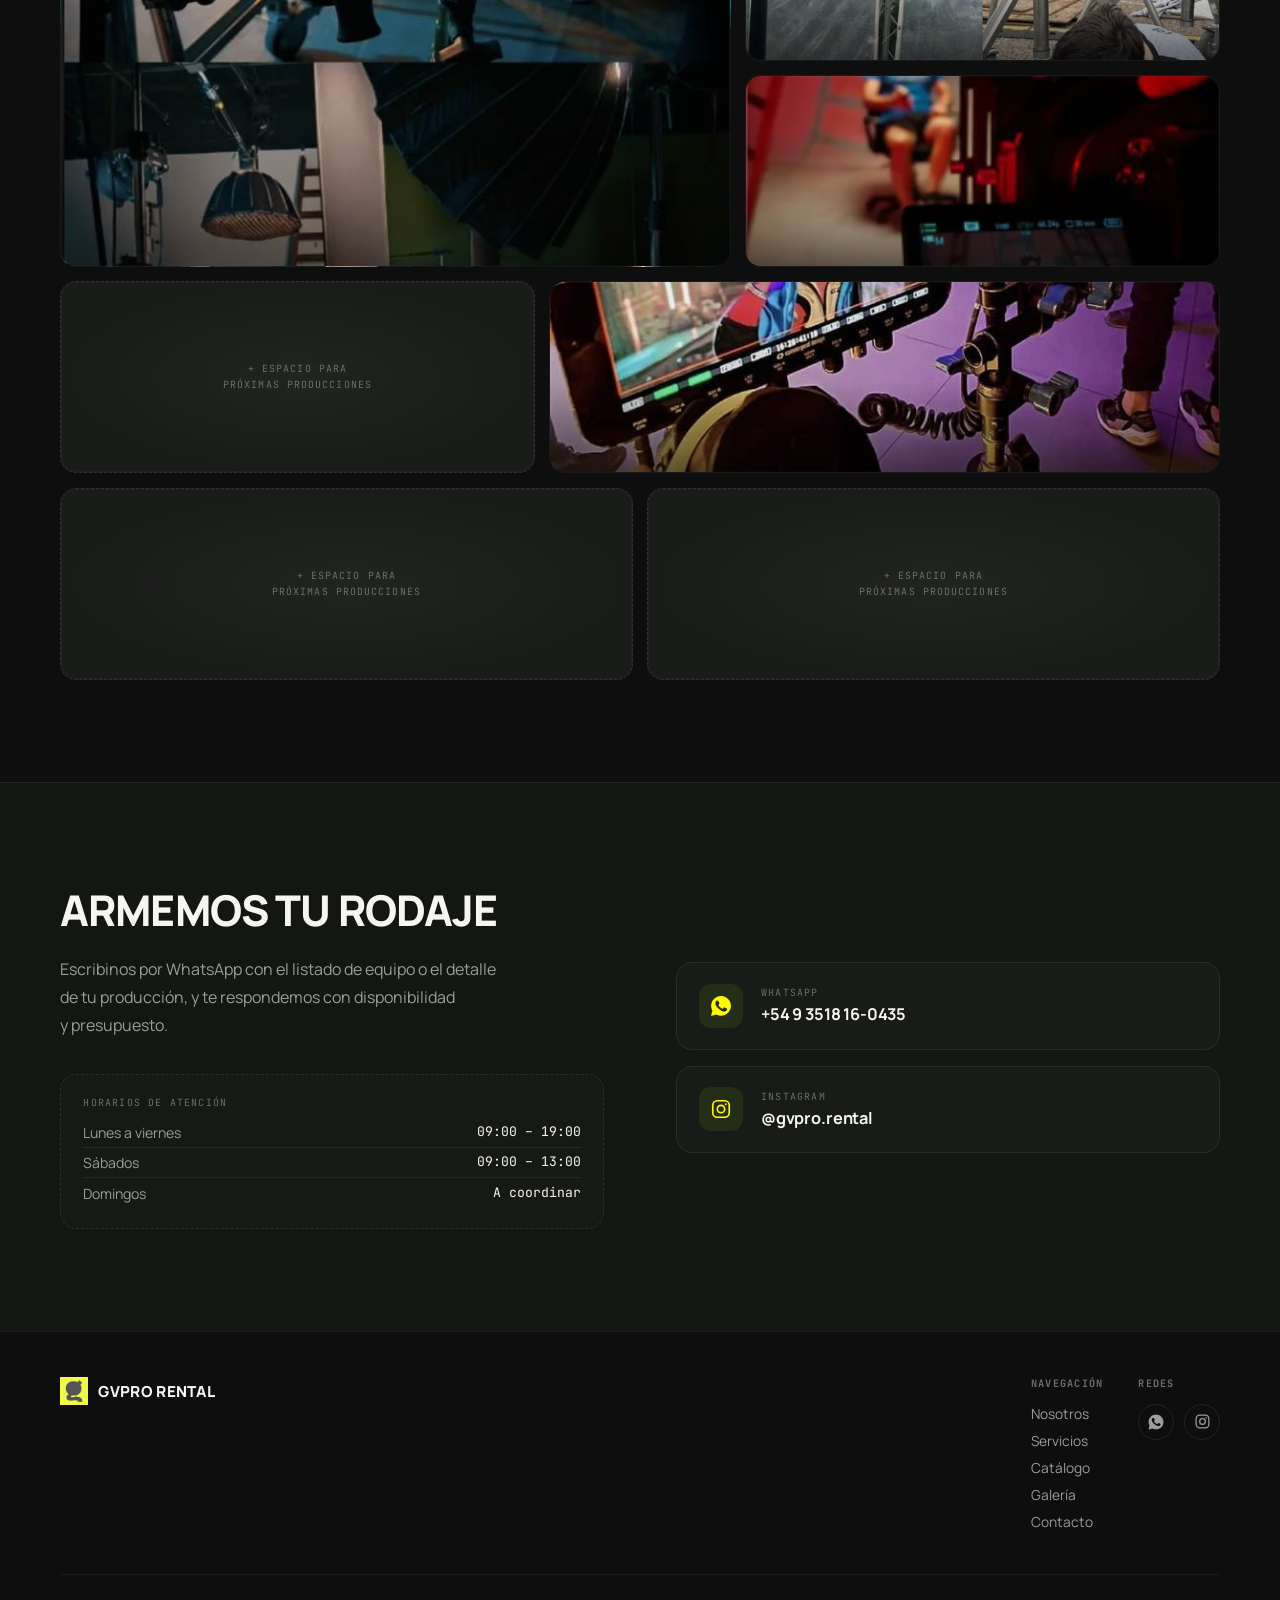
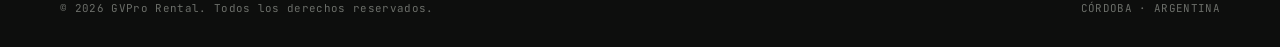
==== commit c59ced9a: "cambie colores y agregue animaciones" ====
--- a/index.html
+++ b/index.html
@@ -7,7 +7,7 @@
 <meta name="description" content="GVPro Rental — alquiler de equipos de iluminación y grip para producciones audiovisuales.">
 <link rel="preconnect" href="https://fonts.googleapis.com">
 <link rel="preconnect" href="https://fonts.gstatic.com" crossorigin>
-<link href="https://fonts.googleapis.com/css2?family=Archivo+Black&family=Manrope:wght@400;500;600;700;800&family=JetBrains+Mono:wght@400;500;600;700&display=swap" rel="stylesheet">
+<link href="https://fonts.googleapis.com/css2?family=Manrope:wght@400;500;600;700;800&family=JetBrains+Mono:wght@400;500&display=swap" rel="stylesheet">
 <link rel="stylesheet" href="styles.css">
 
 </head>
@@ -15,7 +15,7 @@
 
 <header id="siteHeader">
   <a href="#top" class="brand">
-    <img src="[data-uri]" alt="GVPro Rental">
+    <img src="logo.jpg" alt="GVPro Rental">
   </a>
   <nav class="links">
     <a href="#nosotros">Nosotros</a>
@@ -57,7 +57,7 @@
 
   <div class="hero-content">
     <div class="hero-timecode mono">— Iluminación &amp; Grip para rodajes —</div>
-    <img class="hero-logo" src="[data-uri]" alt="GVPro Rental">
+    <img class="hero-logo" src="logo.jpg" alt="GVPro Rental">
     <h1>Alquiler y renta <span class="accent">de la mejor calidad.</span></h1>
     <p class="sub">Alquiler de equipos de iluminación y grip para producciones audiovisuales: desde un solo panel LED hasta el set completo, con asesoramiento técnico real detrás de cada equipo.</p>
     <div class="hero-actions">
@@ -65,18 +65,13 @@
       <a href="#catalogo" class="btn btn-outline">Ver equipos disponibles</a>
     </div>
   </div>
-
-  <div class="scroll-cue">
-    <div class="line"></div>
-    <span>Deslizá</span>
-  </div>
 </section>
 
 <section class="about" id="nosotros">
   <div class="container about-grid">
     <div class="about-text reveal">
       <div class="eyebrow">Quiénes somos</div>
-      <h2 class="section-title">Detrás de cada plano bien iluminado, hay un equipo que lo hizo posible</h2>
+      <h2 class="section-title typewriter" id="aboutTitle">Detrás de cada plano bien iluminado, hay un equipo que lo hizo posible</h2>
       <p style="margin-top:1.6rem;">GVPro Rental es un estudio de alquiler de iluminación y grip para producciones audiovisuales: publicidad, cine, contenido de marca y eventos en vivo. Llevamos años equipando sets junto a productoras y directores de fotografía, y eso se nota en cada entrega: equipo probado, a tiempo y en condiciones.</p>
     </div>
     <div class="about-visual reveal">
@@ -236,7 +231,7 @@
   <div class="container">
     <div class="footer-top">
       <div class="footer-brand">
-        <img src="[data-uri]" alt="GVPro Rental">
+        <img src="logo.jpg" alt="GVPro Rental">
         <span>GVPRO RENTAL</span>
       </div>
       <div class="footer-links">
--- a/styles.css
+++ b/styles.css
@@ -6,9 +6,9 @@
     --white:#f5f6f4;
     --grey:#9a9d99;
     --grey-dim:#6b6e69;
-    --green:#8CE000;
-    --green-dim:#5c9400;
-    --green-glow: rgba(140,224,0,0.35);
+    --green:#fffb00;
+    --green-dim:#ccb800;
+    --green-glow: rgba(255, 153, 0, 0.35);
     --gap: clamp(1.5rem, 4vw, 3rem);
     --radius: 16px;
     --radius-lg: 20px;
@@ -35,7 +35,7 @@
   ::selection{ background:var(--green); color:#0d0e0d; }
   ::moz-selection{ background:var(--green); color:#0d0e0d; }
 
-  h1,h2,h3{ font-family:'Archivo Black', sans-serif; font-weight:400; letter-spacing:-0.015em; line-height:1.02; text-transform:uppercase; text-wrap:balance; }
+  h1,h2,h3{ font-family:'Manrope', sans-serif; font-weight:800; letter-spacing:-0.02em; line-height:1.02; text-transform:uppercase; text-wrap:balance; }
   h1{ max-width:14ch; }
   h2{ max-width:16ch; }
   p{ text-wrap:pretty; }
@@ -48,7 +48,7 @@
   input, textarea, select{ caret-color: var(--green); }
 
   /* ---------- HUD chrome - landing minimal (sutil) ---------- */
-  .hud-frame{ position:absolute; inset:0; pointer-events:none; z-index:5; opacity:.55; }
+  .hud-frame{ display:none; }
   .hud-corner{ position:absolute; width:28px; height:28px; border:1px solid var(--green); opacity:.45; }
   .hud-corner.tl{ top:24px; left:24px; border-right:none; border-bottom:none; }
   .hud-corner.tr{ top:24px; right:24px; border-left:none; border-bottom:none; }
@@ -69,8 +69,8 @@
   }
   header.scrolled{ background: rgba(13,14,13,0.82); backdrop-filter: blur(12px) saturate(1.1); border-bottom:1px solid rgba(255,255,255,0.06); padding: .8rem clamp(1.25rem, 4vw, 2.5rem); }
   .brand{ display:flex; align-items:center; gap:.6rem; }
-  .brand img{ height:32px; width:auto; padding:4px 6px; background: rgba(255,255,255,0.03); border:1px solid rgba(255,255,255,0.07); border-radius:8px; }
-  .brand span{ font-family:'Archivo Black'; font-size:1.02rem; letter-spacing:.02em; }
+  .brand img{ height:30px; width:auto; border-radius:8px; display:block; }
+  .brand span{ font-family:'Manrope', sans-serif; font-weight:800; font-size:1.02rem; letter-spacing:.02em; }
   nav.links{ display:flex; align-items:center; gap:2rem; }
   nav.links a{ font-family:'Manrope', sans-serif; font-size:.78rem; font-weight:600; letter-spacing:.06em; text-transform:uppercase; color:var(--grey); transition: color 150ms ease; position:relative; }
   nav.links a::after{ content:''; position:absolute; left:0; bottom:-6px; width:0; height:1px; background:var(--green); transition: width 220ms var(--ease-out); }
@@ -81,7 +81,7 @@
   .burger span{ width:24px; height:2px; background:var(--white); transition: transform 200ms var(--ease-out), opacity 200ms ease; }
   .mobile-menu{ position:fixed; inset:0; background:rgba(13,14,13,0.98); backdrop-filter: blur(12px); z-index:99; display:flex; flex-direction:column; align-items:center; justify-content:center; gap:2rem; transform:translateY(-100%); opacity:0; transition: transform 400ms var(--ease-drawer), opacity 300ms ease; }
   .mobile-menu.open{ transform:translateY(0); opacity:1; }
-  .mobile-menu a{ font-family:'Archivo Black'; font-size:1.55rem; text-transform:uppercase; letter-spacing:-.01em; }
+  .mobile-menu a{ font-family:'Manrope', sans-serif; font-weight:800; font-size:1.55rem; text-transform:uppercase; letter-spacing:-.01em; }
   @media (hover: hover) and (pointer: fine){
     nav.links a:hover{ color:var(--white); }
     nav.links a:hover::after{ width:100%; }
@@ -106,27 +106,24 @@
       radial-gradient(ellipse at 50% 28%, rgba(13,14,13,0.28), rgba(13,14,13,0.9) 75%),
       linear-gradient(180deg, rgba(13,14,13,.45) 0%, rgba(13,14,13,.25) 32%, rgba(13,14,13,.96) 100%);
   }
-  .hero-grain{ position:absolute; inset:0; opacity:.03; mix-blend-mode:overlay;
+  .hero-grain{ display:none; } /* simplificado */
+  .hero-grain-hidden{ opacity:.015; mix-blend-mode:overlay;
     background-image:url("data:image/svg+xml,%3Csvg xmlns='http://www.w3.org/2000/svg' width='120' height='120'%3E%3Cfilter id='n'%3E%3CfeTurbulence type='fractalNoise' baseFrequency='0.9' numOctaves='2' stitchTiles='stitch'/%3E%3C/filter%3E%3Crect width='100%25' height='100%25' filter='url(%23n)'/%3E%3C/svg%3E");
   }
   .hero-content{ position:relative; z-index:2; display:flex; flex-direction:column; align-items:center; max-width:720px; }
   .hero-kicker{ font-family:'JetBrains Mono', monospace; font-size:.64rem; letter-spacing:.18em; text-transform:uppercase; color:var(--green); margin-bottom:1rem; opacity:0; animation: fadeUp 600ms var(--ease-out) .1s forwards; }
   .hero-logo{
-    width:132px; margin-bottom:1.2rem; opacity:0; animation: fadeUp 600ms var(--ease-out) .14s forwards;
-    padding:10px 14px; background: rgba(255,255,255,0.032); border:1px solid rgba(255,255,255,0.08);
-    border-radius:12px; backdrop-filter: blur(8px) saturate(1.05);
-    box-shadow: 0 10px 24px rgba(0,0,0,0.28), 0 1px 0 rgba(255,255,255,0.05) inset;
+    width:auto; height:110px; max-width:180px; margin-bottom:1.3rem; opacity:0; animation: fadeUp 600ms var(--ease-out) .14s forwards;
+    border-radius:14px; border:1px solid rgba(255,255,255,0.12);
+    box-shadow: 0 12px 32px rgba(0,0,0,0.35);
+    object-fit:contain; background: transparent;
+    display:block;
   }
   .hero-content h1{ font-size:clamp(2.1rem, 4.2vw, 3.6rem); max-width:12ch; letter-spacing:-.025em; line-height:.98; opacity:0; animation: fadeUp 650ms var(--ease-out) .2s forwards; text-wrap:balance; }
   .hero-content h1 .accent{ color:var(--green); }
   .hero-content p.sub{ margin-top:1rem; max-width:44ch; color:var(--grey); font-size:1rem; line-height:1.6; opacity:0; animation: fadeUp 650ms var(--ease-out) .32s forwards; text-wrap:pretty; }
   .hero-actions{ margin-top:1.7rem; display:flex; gap:.75rem; flex-wrap:wrap; justify-content:center; opacity:0; animation: fadeUp 650ms var(--ease-out) .42s forwards; }
   @keyframes fadeUp{ from{ opacity:0; transform:translateY(12px);} to{opacity:1; transform:translateY(0);} }
-
-  .scroll-cue{ position:absolute; bottom:1.8rem; left:50%; transform:translateX(-50%); display:flex; flex-direction:column; align-items:center; gap:.5rem; z-index:2; opacity:0; animation: fadeUp 600ms var(--ease-out) .9s forwards; }
-  .scroll-cue .line{ width:1px; height:32px; background:linear-gradient(var(--green), transparent); animation: scrollLine 1.8s ease-in-out infinite; }
-  @keyframes scrollLine{ 0%{ transform:scaleY(0); transform-origin:top;} 50%{transform:scaleY(1); transform-origin:top;} 51%{transform-origin:bottom;} 100%{transform:scaleY(0); transform-origin:bottom;} }
-  .scroll-cue span{ font-family:'JetBrains Mono'; font-size:.6rem; letter-spacing:.22em; color:var(--grey-dim); text-transform:uppercase; }
 
   .btn{ display:inline-flex; align-items:center; gap:.55rem; padding:.92rem 1.75rem; border-radius:100px; font-family:'Manrope', sans-serif; font-size:.82rem; font-weight:700; letter-spacing:.02em; text-transform:none; cursor:pointer; border:1px solid transparent; position:relative; isolation:isolate; overflow:hidden; transition: transform 160ms var(--ease-out), box-shadow 240ms var(--ease-out), background 200ms ease, border-color 200ms ease, color 200ms ease; will-change: transform; }
   .btn span, .btn svg{ transition: transform 220ms var(--ease-out); display:inline-flex; }
@@ -146,6 +143,34 @@
     .btn-outline:hover span{ transform: translateX(2px); }
   }
 
+
+
+
+
+
+  /* ---------- About typewriter - letra por letra, subrayado amarillo rapido ---------- */
+  .typewriter{ position:relative; display:block; font-variant-ligatures: common-ligatures; line-height:1.22; }
+  .typewriter .word{ display:inline-block; white-space:nowrap; margin-right:0.22em; }
+  .typewriter .char{
+    display:inline-block; position:relative;
+    opacity:0; transform: translateY(5px);
+    transition: opacity 320ms var(--ease-out), transform 320ms var(--ease-out);
+    will-change: transform, opacity;
+    padding-bottom:0.12em;
+  }
+  .typewriter .char::after{
+    content:''; position:absolute; left:0; right:0; bottom:0.04em; height:3px; border-radius:2px;
+    background: var(--green); opacity:0.95;
+    transform: scaleX(0); transform-origin:left;
+    transition: transform 320ms var(--ease-out);
+    will-change: transform;
+  }
+  .reveal.in .typewriter .char{ opacity:1; transform: translateY(0); }
+  .reveal.in .typewriter .char::after{ transform: scaleX(1); }
+  @media (prefers-reduced-motion: reduce){
+    .typewriter .char{ opacity:1 !important; transform:none !important; transition:none !important; }
+    .typewriter .char::after{ transform: scaleX(1) !important; transition:none !important; }
+  }
 
   /* ---------- generic section - craft floor: eyebrow ban, spacing, measure ---------- */
   section{ position:relative; padding: clamp(4.8rem, 8vw, 7.5rem) 0; }
@@ -290,7 +315,7 @@
   .footer-top{ display:flex; justify-content:space-between; align-items:flex-start; flex-wrap:wrap; gap:2.2rem; padding-bottom:2.2rem; }
   .footer-brand{ display:flex; align-items:center; gap:.65rem; }
   .footer-brand img{ height:28px; }
-  .footer-brand span{ font-family:'Archivo Black'; font-size:.95rem; letter-spacing:.02em; }
+  .footer-brand span{ font-family:'Manrope', sans-serif; font-weight:800; font-size:.95rem; letter-spacing:.02em; }
   .footer-links{ display:flex; gap:2.2rem; flex-wrap:wrap; }
   .footer-col h5{ font-family:'JetBrains Mono'; font-size:.64rem; letter-spacing:.12em; text-transform:uppercase; color:var(--grey-dim); margin-bottom:.85rem; }
   .footer-col a{ display:block; color:var(--grey); font-size:.86rem; margin-bottom:.5rem; transition: color 150ms ease; }
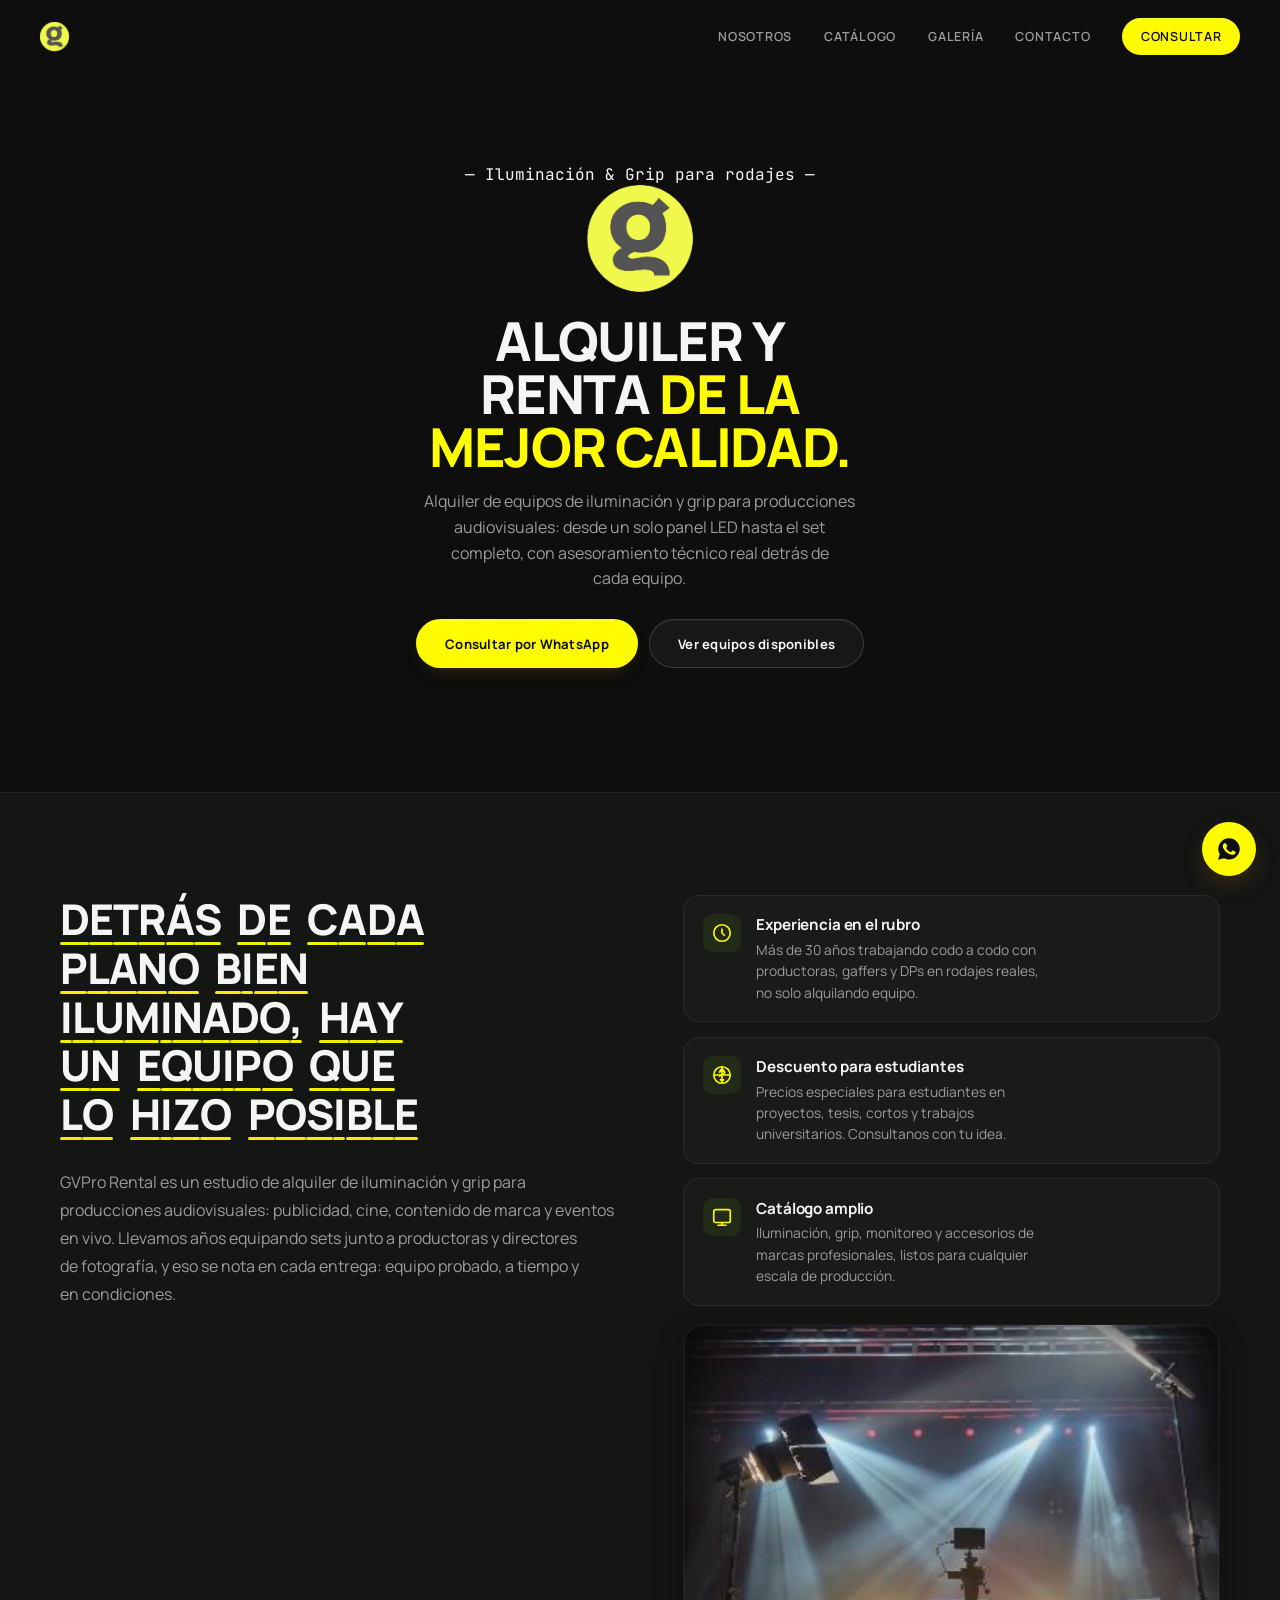
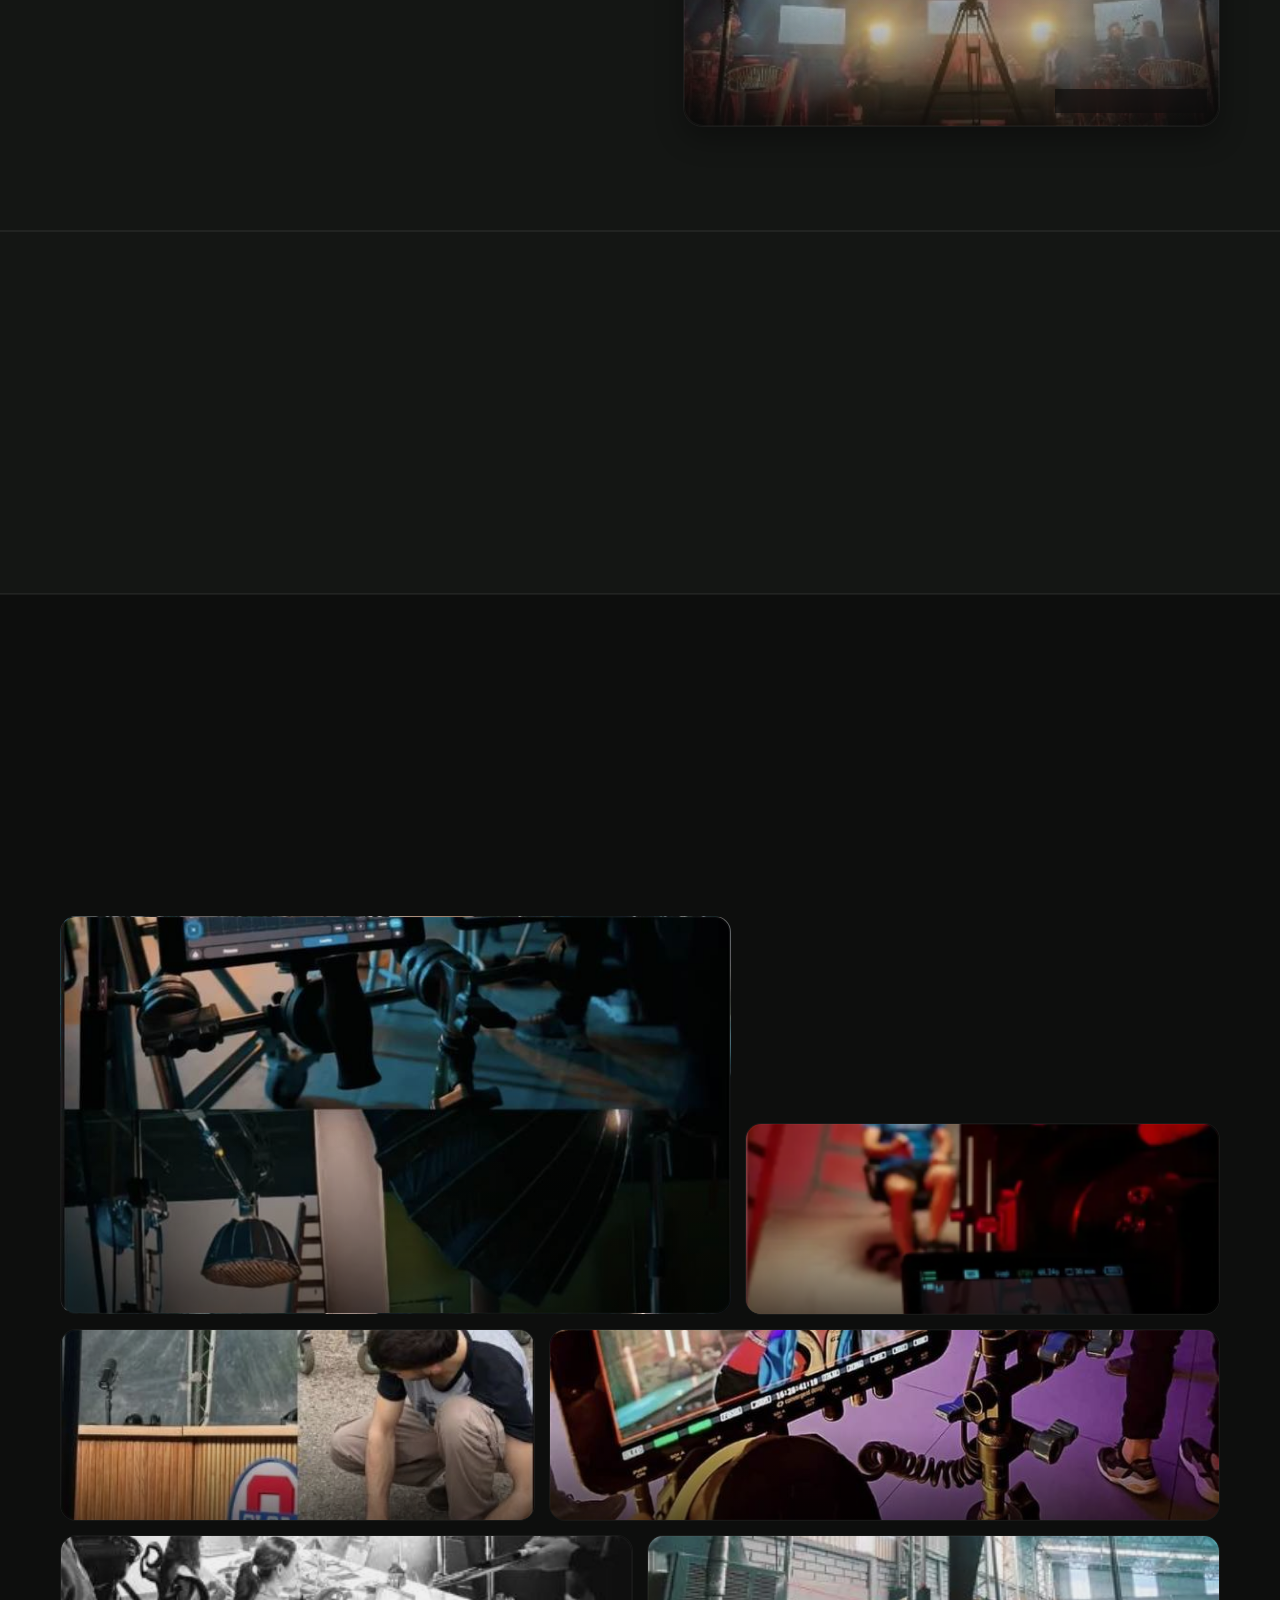
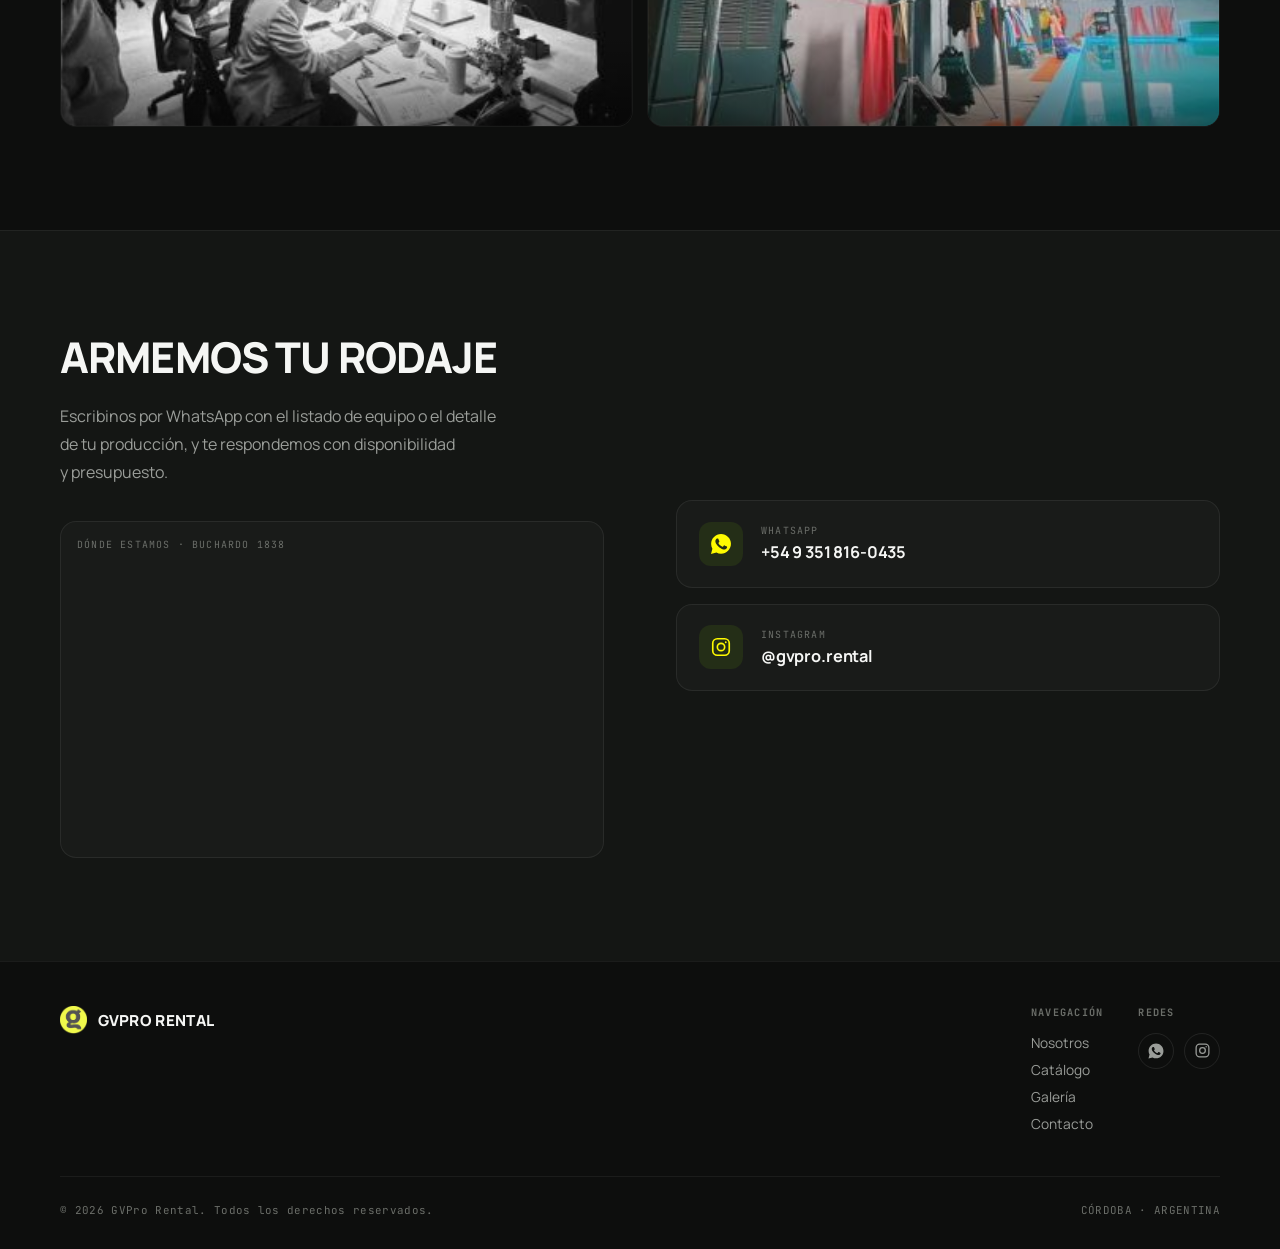
==== commit 0d6b3e90: "agregue los archivos iniciales" ====
--- a/index.html
+++ b/index.html
@@ -15,12 +15,11 @@
 
 <header id="siteHeader">
   <a href="#top" class="brand">
-    <img src="logo.jpg" alt="GVPro Rental">
+    <img src="logo.png" alt="GVPro Rental">
   </a>
   <nav class="links">
     <a href="#nosotros">Nosotros</a>
-    <a href="#servicios">Servicios</a>
-    <a href="catalogo.html">Catálogo</a>
+    <a href="GVPro_PEDIDOS_00_12_2025_CBA.xlsx">Catálogo</a>
     <a href="#galeria">Galería</a>
     <a href="#contacto">Contacto</a>
     <a href="https://wa.me/5493518160435" target="_blank" rel="noopener" class="nav-cta">
@@ -34,8 +33,7 @@
 
 <div class="mobile-menu" id="mobileMenu">
   <a href="#nosotros">Nosotros</a>
-  <a href="#servicios">Servicios</a>
-  <a href="catalogo.html">Catálogo</a>
+  <a href="GVPro_PEDIDOS_00_12_2025_CBA.xlsx">Catálogo</a>
   <a href="#galeria">Galería</a>
   <a href="#contacto">Contacto</a>
 </div>
@@ -57,12 +55,12 @@
 
   <div class="hero-content">
     <div class="hero-timecode mono">— Iluminación &amp; Grip para rodajes —</div>
-    <img class="hero-logo" src="logo.jpg" alt="GVPro Rental">
+    <img class="hero-logo" src="logo.png" alt="GVPro Rental">
     <h1>Alquiler y renta <span class="accent">de la mejor calidad.</span></h1>
     <p class="sub">Alquiler de equipos de iluminación y grip para producciones audiovisuales: desde un solo panel LED hasta el set completo, con asesoramiento técnico real detrás de cada equipo.</p>
     <div class="hero-actions">
       <a href="https://wa.me/5493518160435" target="_blank" rel="noopener" class="btn btn-primary">Consultar por WhatsApp</a>
-      <a href="#catalogo" class="btn btn-outline">Ver equipos disponibles</a>
+      <a href="GVPro_PEDIDOS_00_12_2025_CBA.xlsx" target="_blank" rel="noopener" class="btn btn-outline">Ver equipos disponibles</a>
     </div>
   </div>
 </section>
@@ -78,6 +76,24 @@
       <div class="about-points">
         <div class="about-point">
           <div class="icon">
+            <svg width="22" height="22" viewBox="0 0 24 24" fill="none" stroke="currentColor" stroke-width="1.8"><circle cx="12" cy="12" r="9"/><path d="M12 7v5l3 3"/></svg>
+          </div>
+          <div>
+            <h4>Experiencia en el rubro</h4>
+            <p>Más de 30 años trabajando codo a codo con productoras, gaffers y DPs en rodajes reales, no solo alquilando equipo.</p>
+          </div>
+        </div>
+        <div class="about-point">
+          <div class="icon">
+            <svg width="22" height="22" viewBox="0 0 24 24" fill="none" stroke="currentColor" stroke-width="1.8"><path d="M12 3v18M3 12h18"/><circle cx="12" cy="12" r="9"/><path d="M9 9.5c0-1 1-1.8 3-1.8s3 .8 3 1.8-1.2 1.6-3 2.2-3 1.2-3 2.3"/><path d="M9.5 7.2 12 6l2.5 1.2M9.5 16.8 12 18l2.5-1.2"/></svg>
+          </div>
+          <div>
+            <h4>Descuento para estudiantes</h4>
+            <p>Precios especiales para estudiantes en proyectos, tesis, cortos y trabajos universitarios. Consultanos con tu idea.</p>
+          </div>
+        </div>
+        <div class="about-point">
+          <div class="icon">
             <svg width="22" height="22" viewBox="0 0 24 24" fill="none" stroke="currentColor" stroke-width="1.8"><rect x="3" y="4" width="18" height="14" rx="2"/><path d="M7 21h10M12 18v3"/></svg>
           </div>
           <div>
@@ -85,58 +101,15 @@
             <p>Iluminación, grip, monitoreo y accesorios de marcas profesionales, listos para cualquier escala de producción.</p>
           </div>
         </div>
-        <div class="about-point">
-          <div class="icon">
-            <svg width="22" height="22" viewBox="0 0 24 24" fill="none" stroke="currentColor" stroke-width="1.8"><circle cx="12" cy="12" r="9"/><path d="M12 7v5l3 3"/></svg>
-          </div>
-          <div>
-            <h4>Experiencia en el rubro</h4>
-            <p>Años trabajando codo a codo con productoras, gaffers y DPs en rodajes reales, no solo alquilando equipo.</p>
-          </div>
-        </div>
       </div>
       <div class="about-media">
-        <img src="detras-plano.jpg" alt="Set GVPro Rental - monitor de camara en rodaje con luz roja" loading="lazy">
+        <img src="luces.JPG" alt="Luces GVPro Rental - set iluminado con camara en tripode" loading="lazy">
         <div class="about-media-caption mono">Set GVPro · Rodaje</div>
       </div>
     </div>
   </div>
 </section>
 
-<section id="servicios">
-  <div class="container">
-    <div class="section-head reveal">
-      <div class="eyebrow">Qué hacemos</div>
-      <h2 class="section-title">Servicios</h2>
-      <p class="desc">Todo lo necesario para plantar un set, desde la fuente de luz hasta el último clamp.</p>
-    </div>
-    <div class="services-grid">
-      <div class="service-card reveal">
-        <span class="num mono">01</span>
-        <div class="icon">
-          <svg width="52" height="52" viewBox="0 0 24 24" fill="none" stroke="currentColor" stroke-width="1.5"><circle cx="12" cy="12" r="5"/><path d="M12 2v2M12 20v2M4.9 4.9l1.4 1.4M17.7 17.7l1.4 1.4M2 12h2M20 12h2M4.9 19.1l1.4-1.4M17.7 6.3l1.4-1.4"/></svg>
-        </div>
-        <h3>Alquiler de Iluminación</h3>
-        <p>Paneles LED, HMI, tungsteno y fresnel para todo tipo de producciones, interiores y exteriores.</p>
-      </div>
-      <div class="service-card reveal">
-        <span class="num mono">02</span>
-        <div class="icon">
-          <svg width="52" height="52" viewBox="0 0 24 24" fill="none" stroke="currentColor" stroke-width="1.5"><path d="M12 2v20M5 7l7-5 7 5M5 17l7 5 7-5"/><circle cx="12" cy="12" r="2.2"/></svg>
-        </div>
-        <h3>Alquiler de Grip</h3>
-        <p>Stands, brazos, dollies, banderas y soporte técnico completo para sostener y controlar cada luz del set.</p>
-      </div>
-      <div class="service-card reveal">
-        <span class="num mono">03</span>
-        <div class="icon">
-          <svg width="52" height="52" viewBox="0 0 24 24" fill="none" stroke="currentColor" stroke-width="1.5"><rect x="3" y="3" width="18" height="18" rx="2"/><path d="M7 7h10M7 12h10M7 17h10"/><circle cx="12" cy="12" r="2" fill="currentColor" stroke="none" opacity=".25"/></svg>
-        </div>
-        <h3>Alquiler de Estudio</h3>
-        <p>Estudio equipado con pantalla verde (chroma key), fondo infinito, iluminación profesional y espacio adaptable para rodajes, fotografía, entrevistas y streaming. Listo para grabar desde el primer minuto.</p>
-      </div>
-    </div>
-  </div>
 </section>
 
 <section class="catalog-access" id="catalogo">
@@ -146,7 +119,7 @@
       <h2 class="section-title">Consultá nuestro catálogo</h2>
       <p>Explorá los equipos disponibles, características y precios de alquiler.</p>
     </div>
-    <a href="catalogo.html" class="btn btn-primary">Ver catálogo <span>→</span></a>
+    <a href="GVPro_PEDIDOS_00_12_2025_CBA.xlsx" class="btn btn-primary">Ver catálogo <span>→</span></a>
   </div>
 </section>
 
@@ -154,7 +127,7 @@
   <div class="container">
     <div class="section-head reveal">
       <div class="eyebrow">Trabajos</div>
-      <h2 class="section-title">Galería de proyectos</h2>
+      <h2 class="section-title" style="color:var(--green);">Galería de proyectos</h2>
       <p class="desc">Producciones reales que se armaron con equipo GVPro: rodajes, vivos y sets de fotografía.</p>
     </div>
     <div class="gallery-grid">
@@ -170,18 +143,21 @@
         <img src="produc5.png" alt="Sesion de estudio GVPro - equipo de grip">
         <div class="gallery-caption"><span class="g-title">Sesión de estudio</span><span class="g-tag mono">Grip / Control</span></div>
       </div>
-      <div class="gallery-item empty reveal">
-        <span>+ Espacio para<br>próximas producciones</span>
+      <div class="gallery-item reveal">
+        <img src="proyecto03.JPG" alt="Proyecto 03 GVPro - armado de grip en set Olga" loading="lazy">
+        <div class="gallery-caption"><span class="g-title">Proyecto 03</span><span class="g-tag mono">Set / Grip</span></div>
       </div>
       <div class="gallery-item reveal">
         <img src="[data-uri]" alt="Cámara cinematográfica Sony FX6 armada">
         <div class="gallery-caption"><span class="g-title">Rodaje publicitario</span><span class="g-tag mono">Cámara</span></div>
       </div>
-      <div class="gallery-item empty reveal">
-        <span>+ Espacio para<br>próximas producciones</span>
-      </div>
-      <div class="gallery-item empty reveal">
-        <span>+ Espacio para<br>próximas producciones</span>
+      <div class="gallery-item reveal">
+        <img src="proyecto04.JPG" alt="Proyecto 04 GVPro - rodaje en oficina con iluminacion" loading="lazy">
+        <div class="gallery-caption"><span class="g-title">Proyecto 04</span><span class="g-tag mono">Rodaje / Iluminación</span></div>
+      </div>
+      <div class="gallery-item reveal">
+        <img src="proyecto05.JPG" alt="Proyecto 05 GVPro - iluminacion y grip en pileta" loading="lazy">
+        <div class="gallery-caption"><span class="g-title">Proyecto 05</span><span class="g-tag mono">Iluminación / Grip</span></div>
       </div>
     </div>
   </div>
@@ -194,11 +170,9 @@
       <h2 class="section-title">Armemos tu rodaje</h2>
       <p style="margin-top:1.4rem; color:var(--grey); line-height:1.75; max-width:44ch;">Escribinos por WhatsApp con el listado de equipo o el detalle de tu producción, y te respondemos con disponibilidad y presupuesto.</p>
 
-      <div class="hours-box" style="margin-top:2.2rem;">
-        <div class="label mono">Horarios de atención</div>
-        <div class="hours-row"><span>Lunes a viernes</span><span>09:00 – 19:00</span></div>
-        <div class="hours-row"><span>Sábados</span><span>09:00 – 13:00</span></div>
-        <div class="hours-row"><span>Domingos</span><span>A coordinar</span></div>
+      <div class="map-box" style="margin-top:2.2rem;">
+        <div class="label mono" style="margin-bottom:.6rem;">Dónde estamos · Buchardo 1838</div>
+        <iframe title="Mapa GVPro Rental - Buchardo 1838, Córdoba" src="https://www.google.com/maps?q=Buchardo%201838%2C%20C%C3%B3rdoba%2C%20Argentina&output=embed" loading="lazy" referrerpolicy="no-referrer-when-downgrade" allowfullscreen></iframe>
       </div>
     </div>
 
@@ -210,7 +184,7 @@
           </div>
           <div class="info">
             <div class="label">WhatsApp</div>
-            <div class="value">+54 9 3518 16-0435</div>
+            <div class="value">+54 9 351 816-0435</div>
           </div>
         </a>
         <a href="https://www.instagram.com/gvpro.rental/" target="_blank" rel="noopener" class="contact-card">
@@ -231,15 +205,14 @@
   <div class="container">
     <div class="footer-top">
       <div class="footer-brand">
-        <img src="logo.jpg" alt="GVPro Rental">
+        <img src="logo.png" alt="GVPro Rental">
         <span>GVPRO RENTAL</span>
       </div>
       <div class="footer-links">
         <div class="footer-col">
           <h5>Navegación</h5>
           <a href="#nosotros">Nosotros</a>
-          <a href="#servicios">Servicios</a>
-          <a href="catalogo.html">Catálogo</a>
+          <a href="GVPro_PEDIDOS_00_12_2025_CBA.xlsx">Catálogo</a>
           <a href="#galeria">Galería</a>
           <a href="#contacto">Contacto</a>
         </div>
--- a/styles.css
+++ b/styles.css
@@ -114,8 +114,7 @@
   .hero-kicker{ font-family:'JetBrains Mono', monospace; font-size:.64rem; letter-spacing:.18em; text-transform:uppercase; color:var(--green); margin-bottom:1rem; opacity:0; animation: fadeUp 600ms var(--ease-out) .1s forwards; }
   .hero-logo{
     width:auto; height:110px; max-width:180px; margin-bottom:1.3rem; opacity:0; animation: fadeUp 600ms var(--ease-out) .14s forwards;
-    border-radius:14px; border:1px solid rgba(255,255,255,0.12);
-    box-shadow: 0 12px 32px rgba(0,0,0,0.35);
+    border:none; border-radius:0; box-shadow:none;
     object-fit:contain; background: transparent;
     display:block;
   }
@@ -358,3 +357,11 @@
 .gallery-grid .gallery-item:nth-child(2){ transition-delay:50ms; }
 .gallery-grid .gallery-item:nth-child(3){ transition-delay:100ms; }
 .gallery-grid .gallery-item:nth-child(4){ transition-delay:150ms; }
+
+/* Galería: título resaltado en amarillo */
+#galeria .section-title{ color:var(--green); }
+
+/* Mapa contacto - Buchardo 1838 */
+.map-box{ margin-top:.4rem; padding:1rem; border:1px solid rgba(255,255,255,0.07); border-radius:var(--radius); background:var(--card); }
+.map-box .label{ font-family:'JetBrains Mono'; font-size:.62rem; letter-spacing:.12em; text-transform:uppercase; color:var(--grey-dim); }
+.map-box iframe{ width:100%; height:280px; border:0; border-radius:12px; display:block; filter:saturate(1.02); }
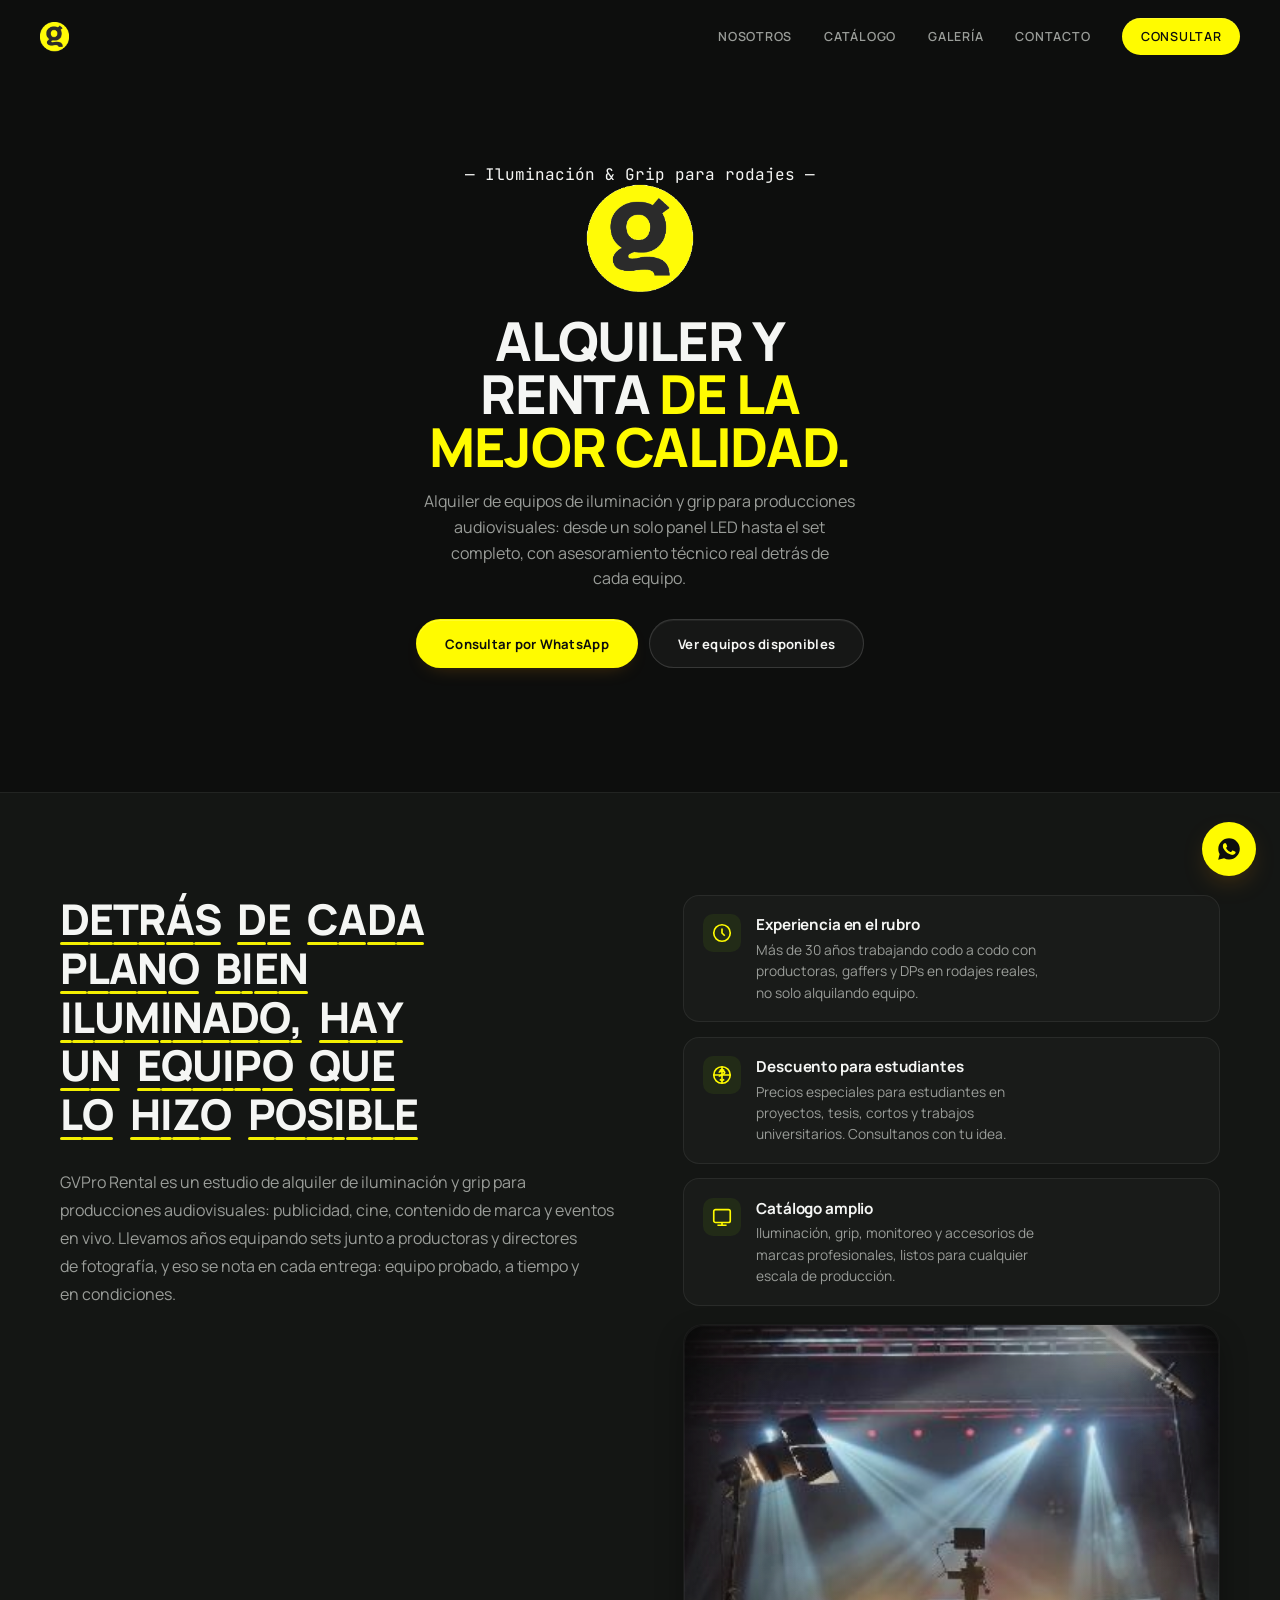
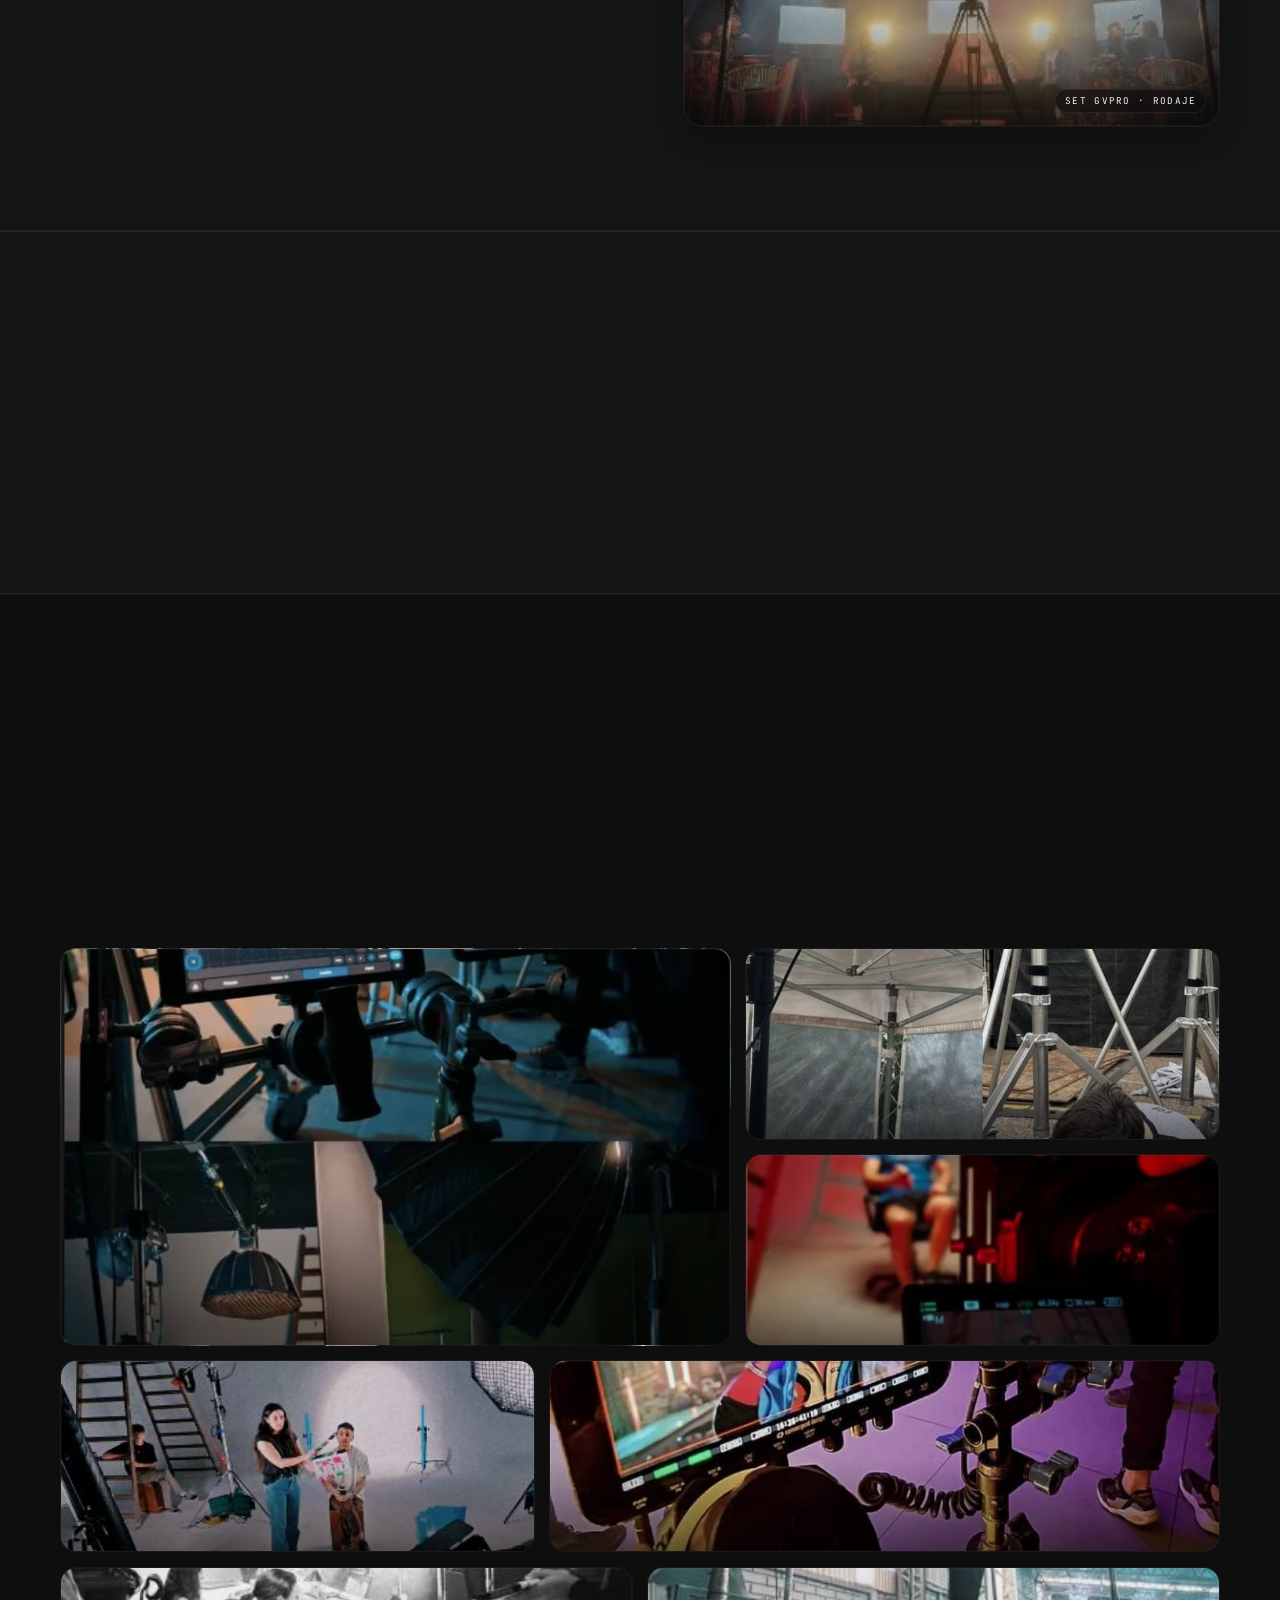
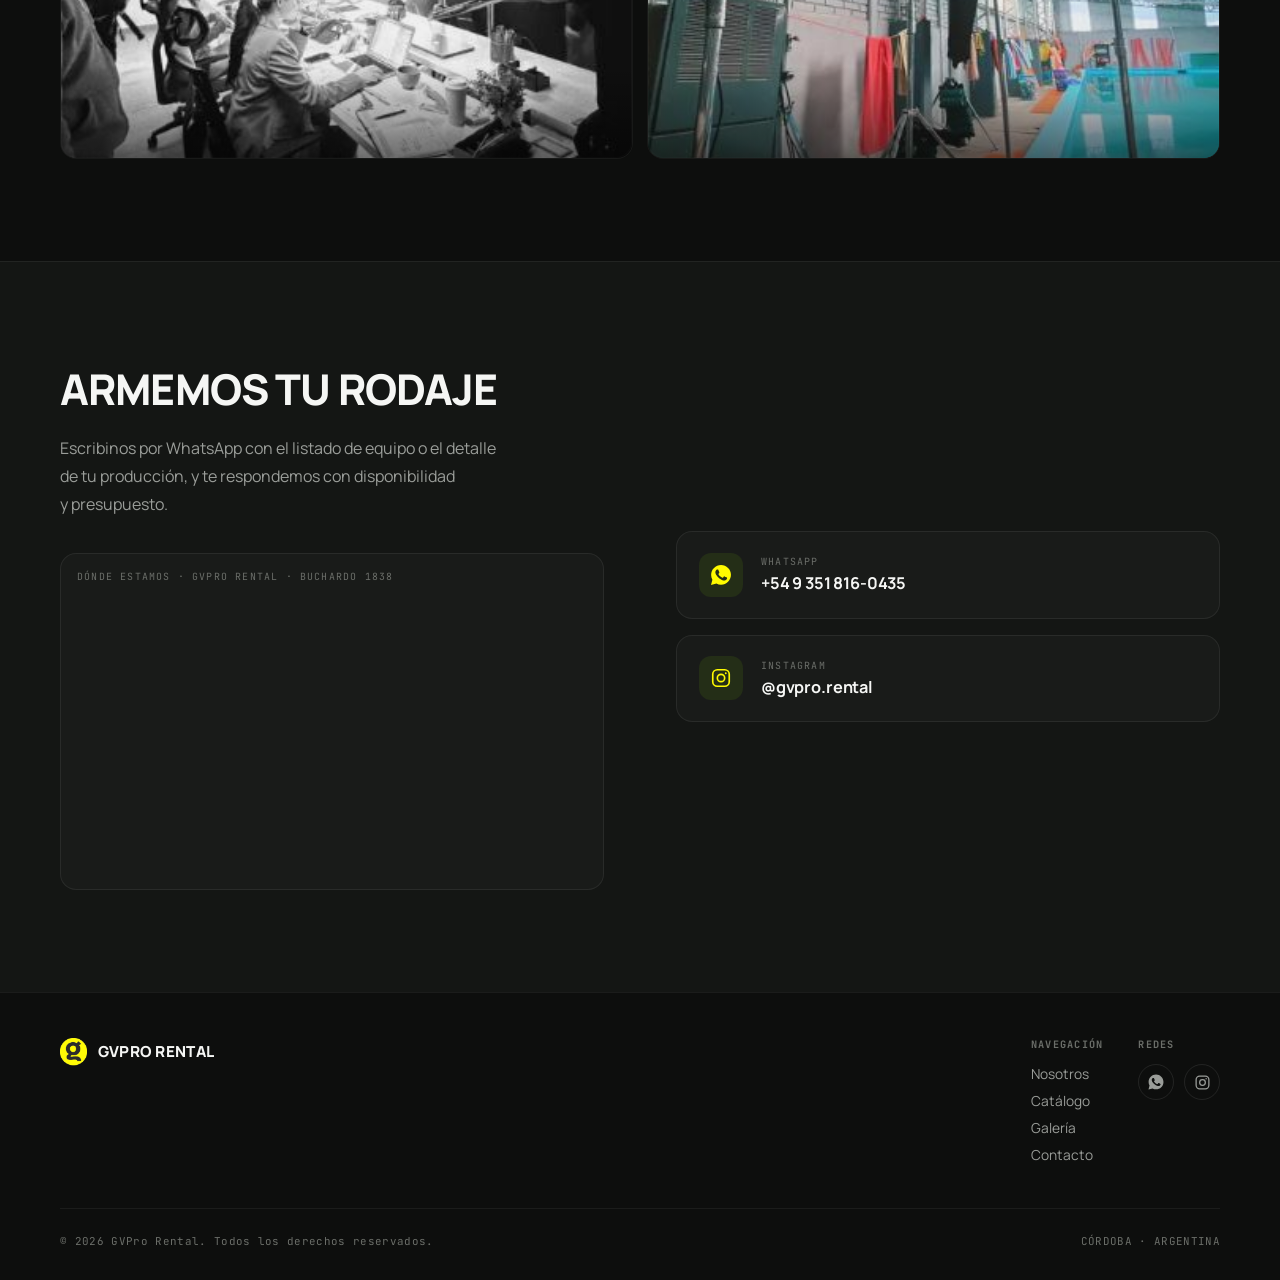
==== commit b26051ac: "mapa y colores" ====
--- a/index.html
+++ b/index.html
@@ -127,7 +127,7 @@
   <div class="container">
     <div class="section-head reveal">
       <div class="eyebrow">Trabajos</div>
-      <h2 class="section-title" style="color:var(--green);">Galería de proyectos</h2>
+      <h2 class="section-title"><span class="hl">Galería de proyectos</span></h2>
       <p class="desc">Producciones reales que se armaron con equipo GVPro: rodajes, vivos y sets de fotografía.</p>
     </div>
     <div class="gallery-grid">
@@ -144,20 +144,20 @@
         <div class="gallery-caption"><span class="g-title">Sesión de estudio</span><span class="g-tag mono">Grip / Control</span></div>
       </div>
       <div class="gallery-item reveal">
-        <img src="proyecto03.JPG" alt="Proyecto 03 GVPro - armado de grip en set Olga" loading="lazy">
-        <div class="gallery-caption"><span class="g-title">Proyecto 03</span><span class="g-tag mono">Set / Grip</span></div>
+        <img src="proyecto03.JPG" alt="Grabación en el set con armado de grip y cámara en trípode" loading="lazy">
+        <div class="gallery-caption"><span class="g-title">Grabación en el set</span><span class="g-tag mono">Estudio / Grip</span></div>
       </div>
       <div class="gallery-item reveal">
         <img src="[data-uri]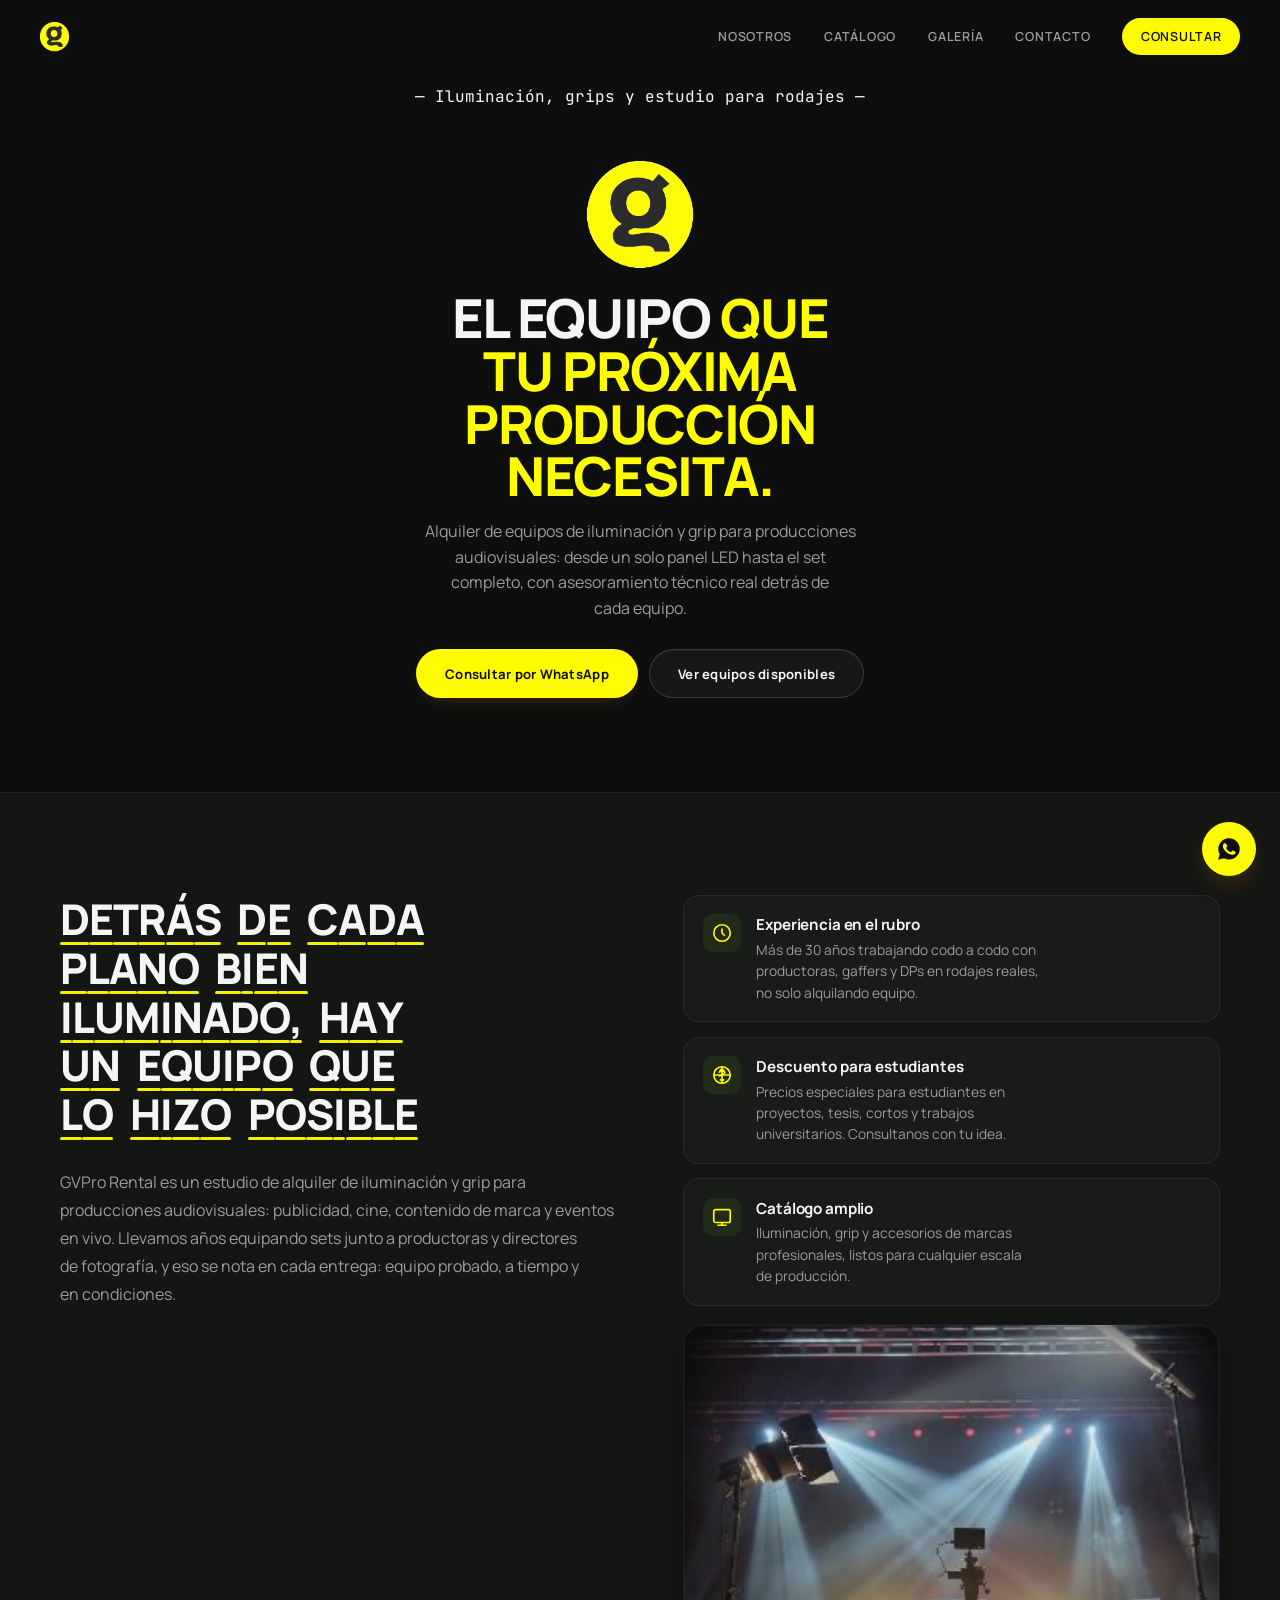
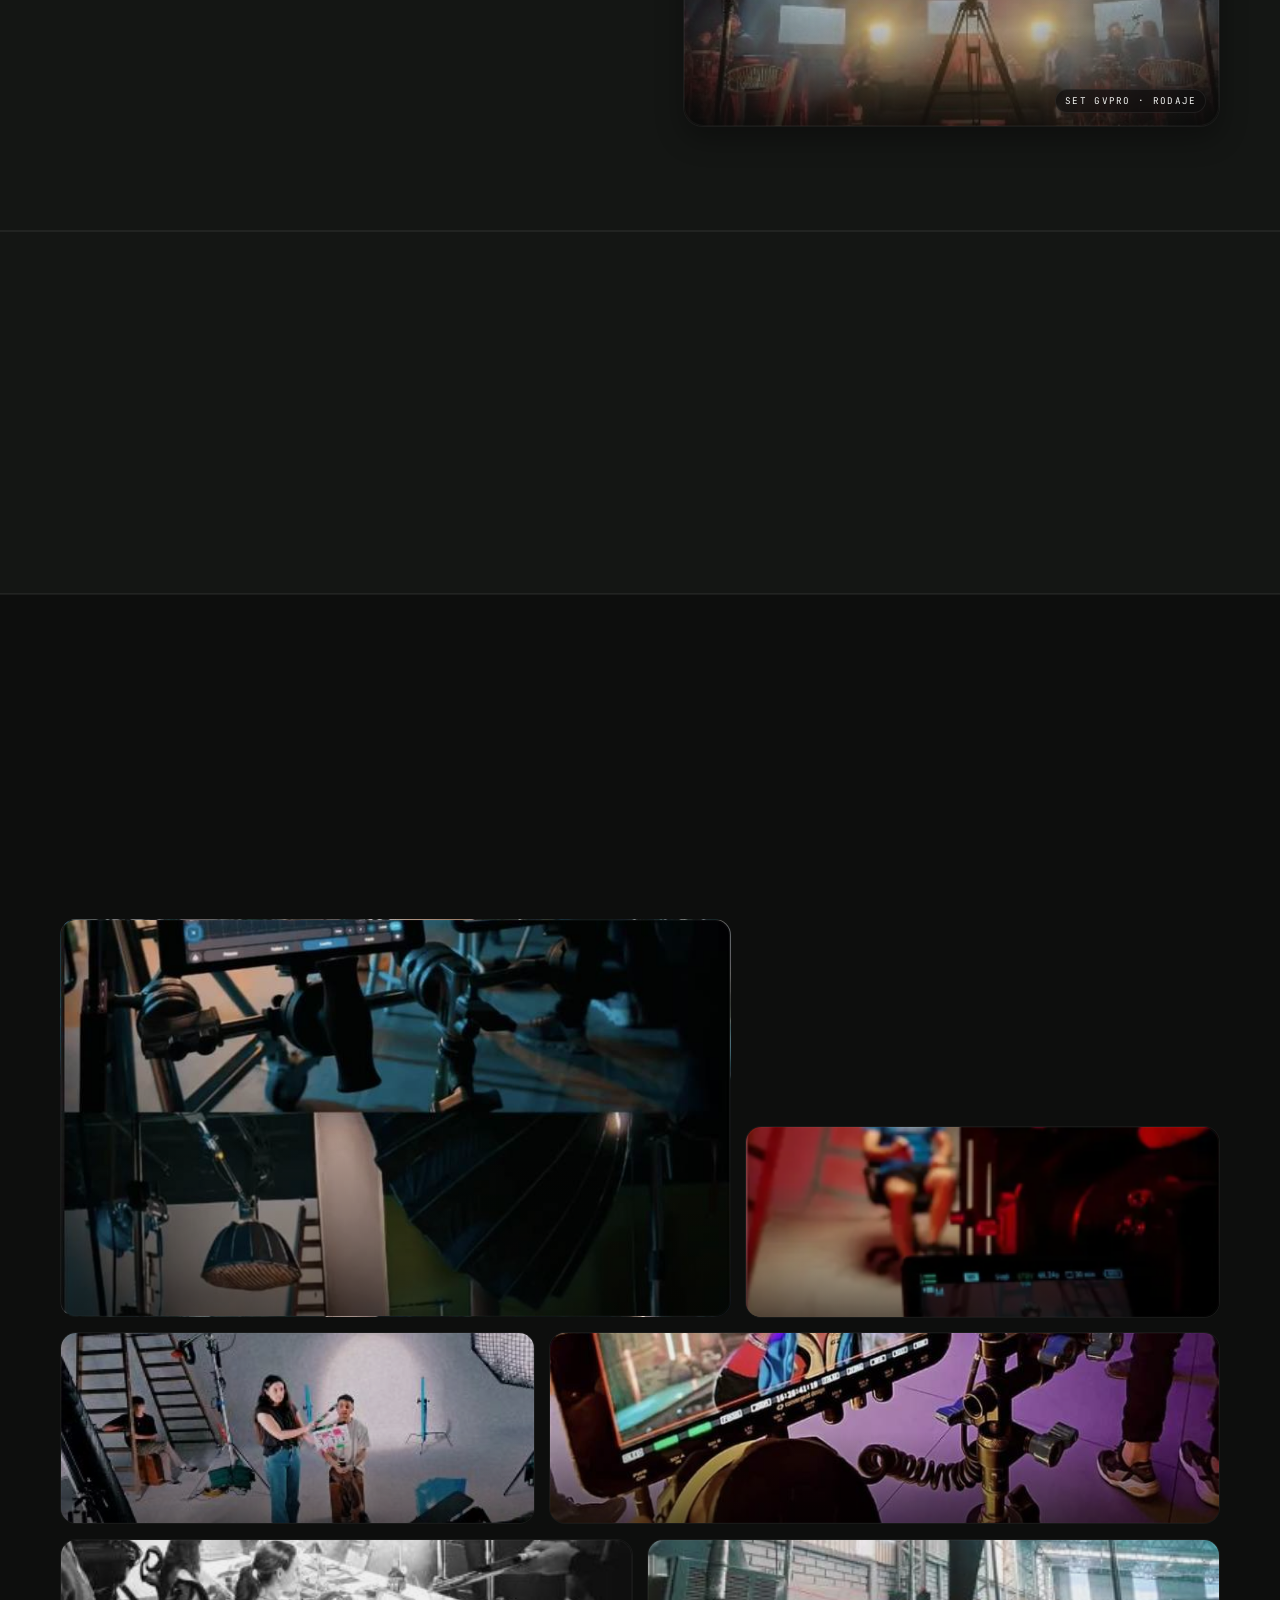
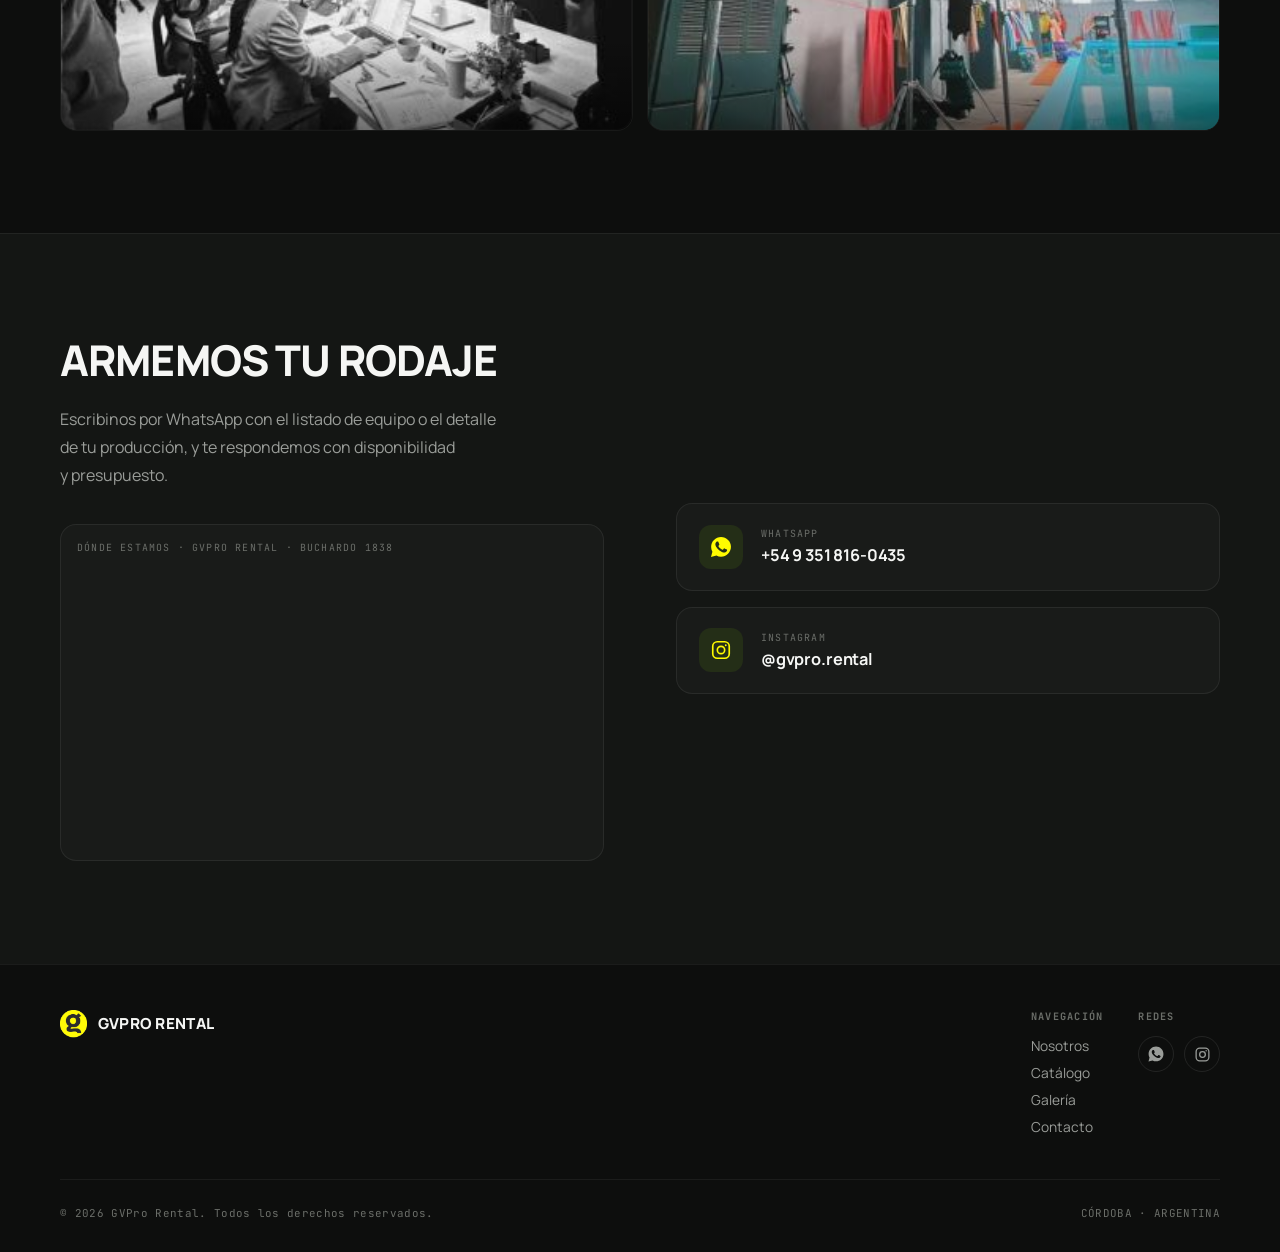
